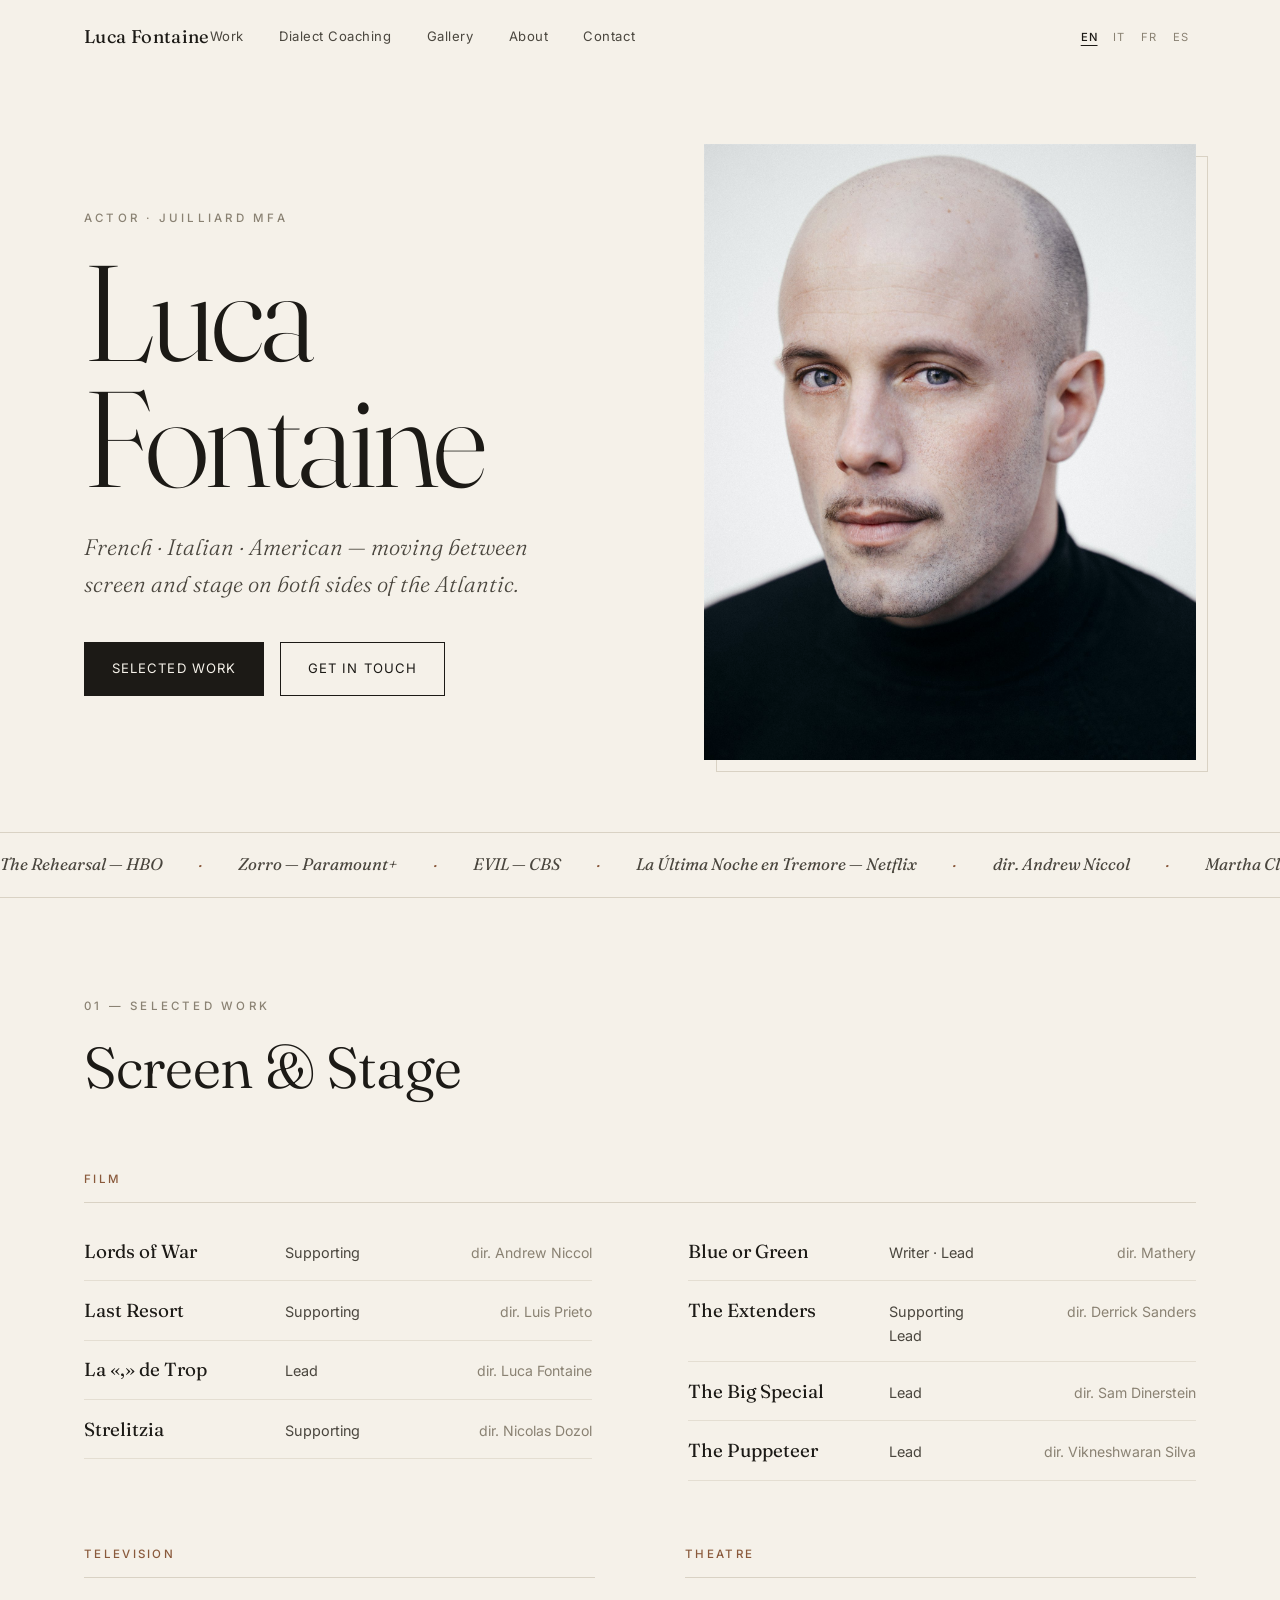
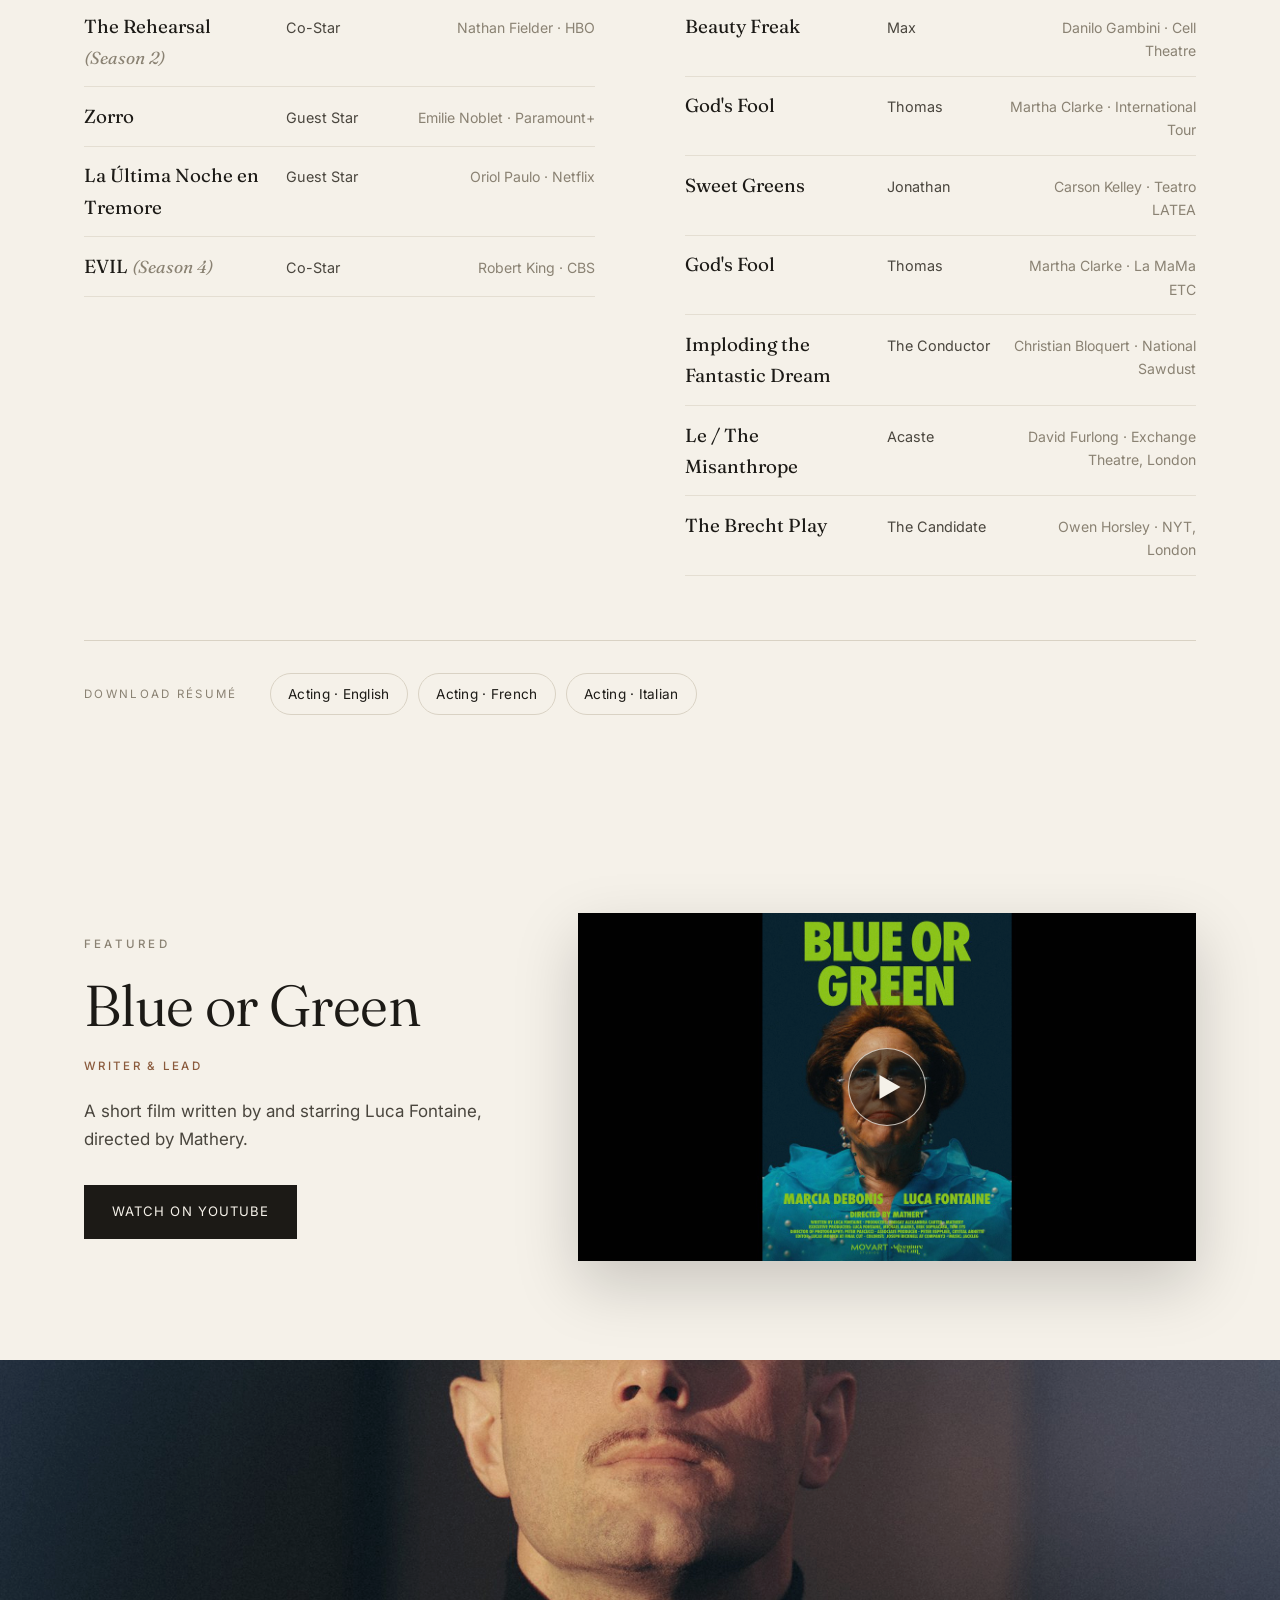
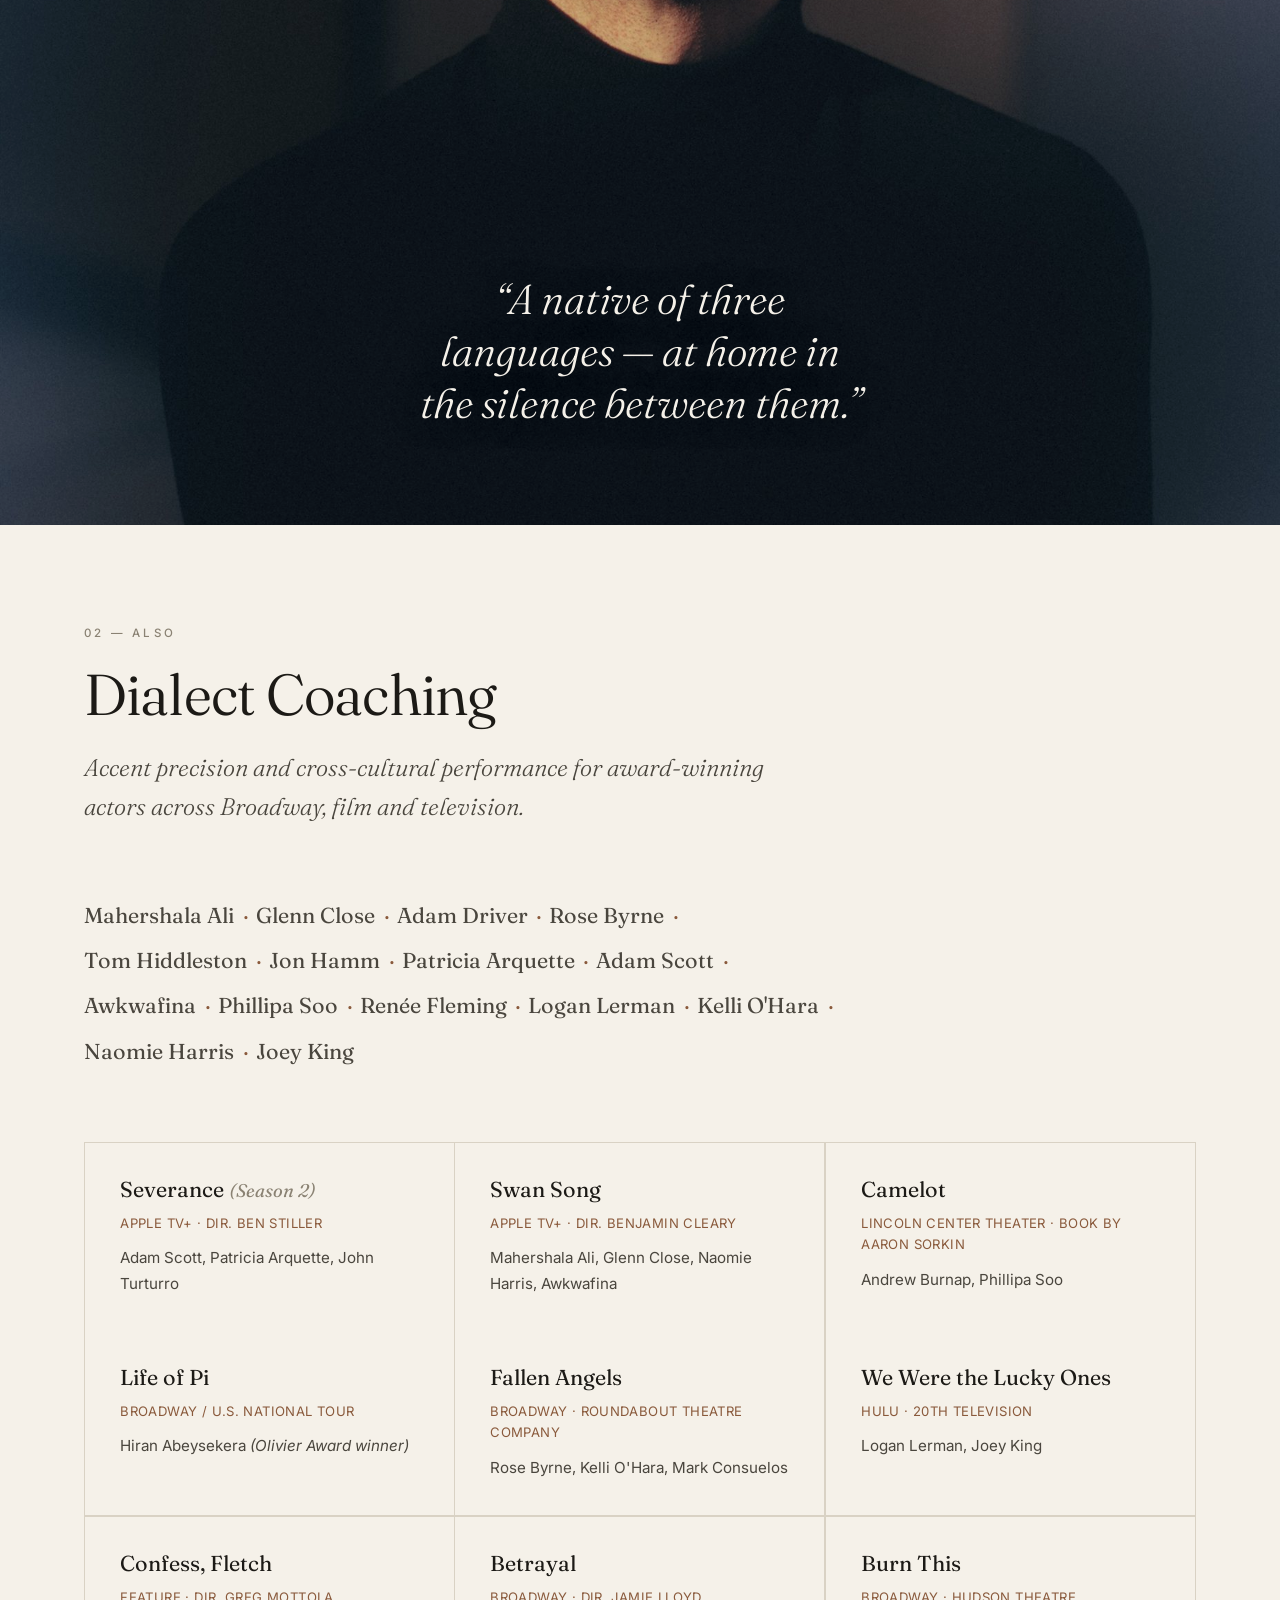
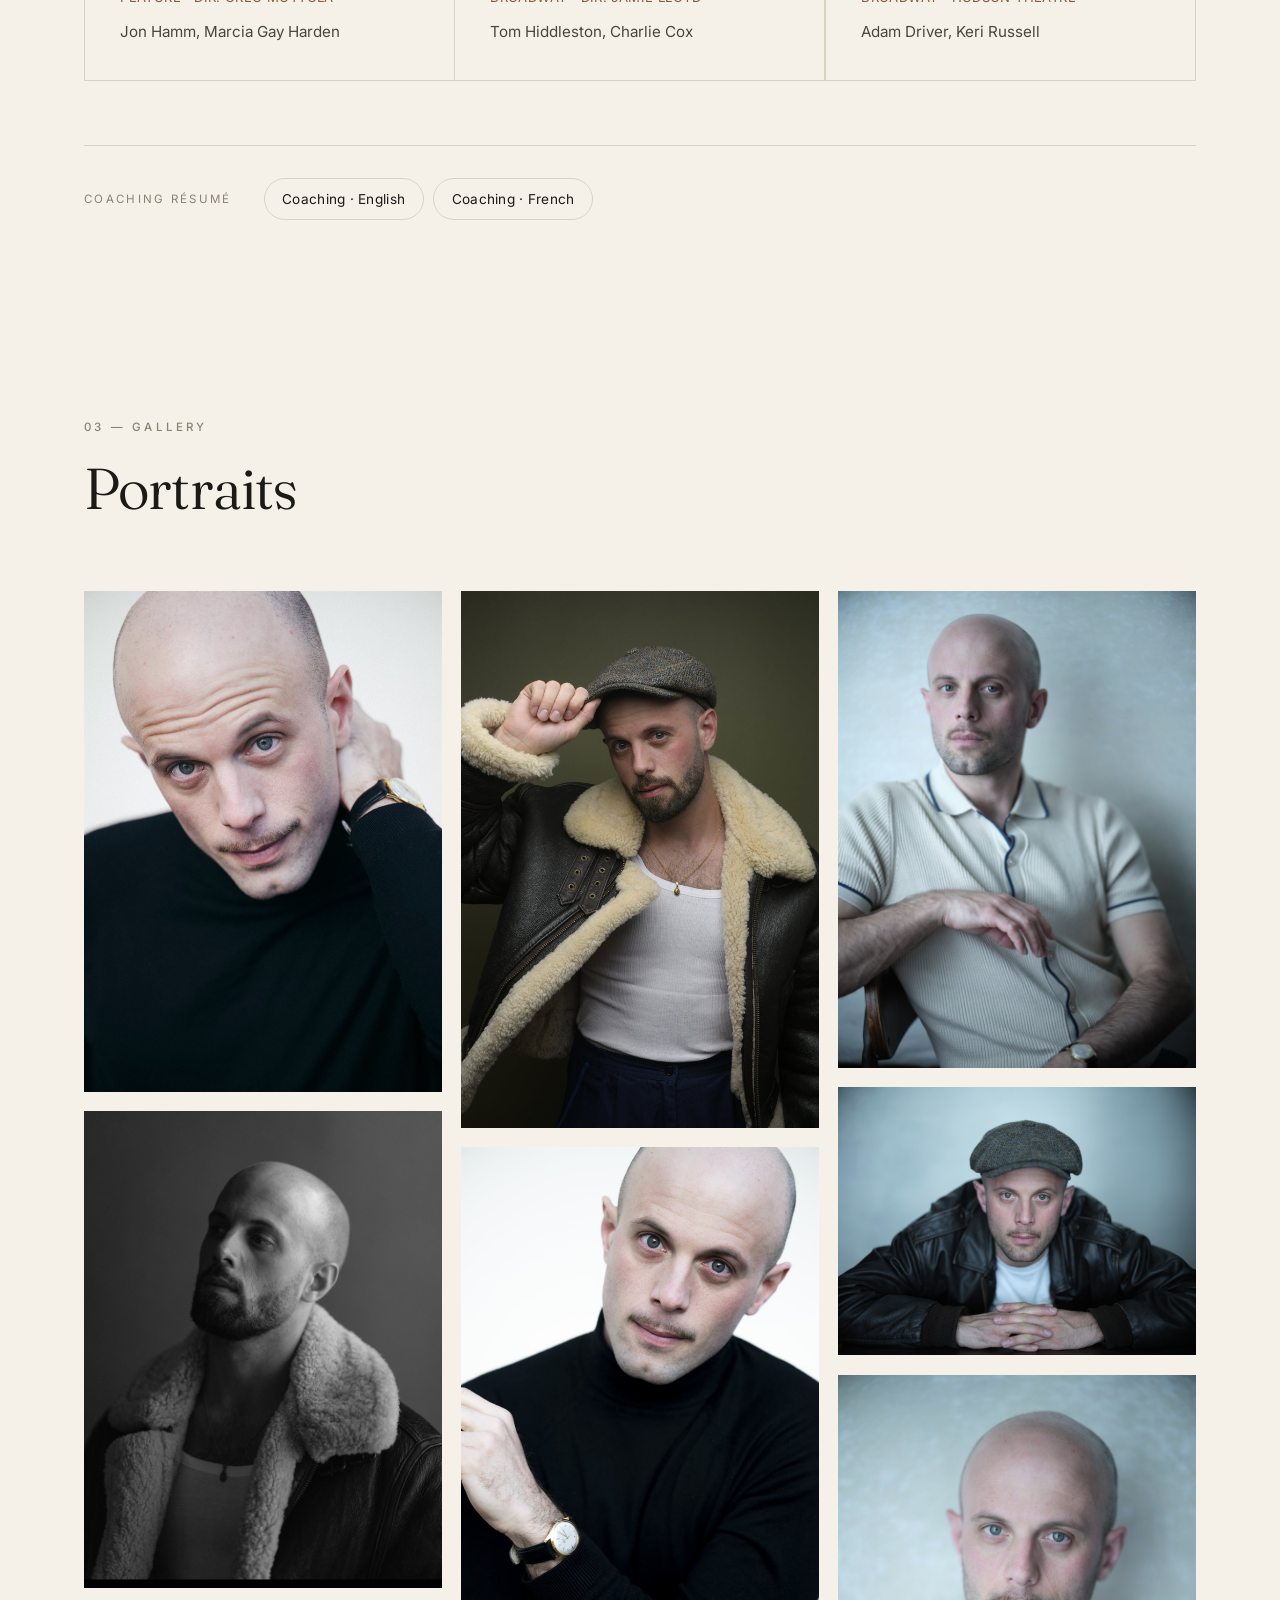
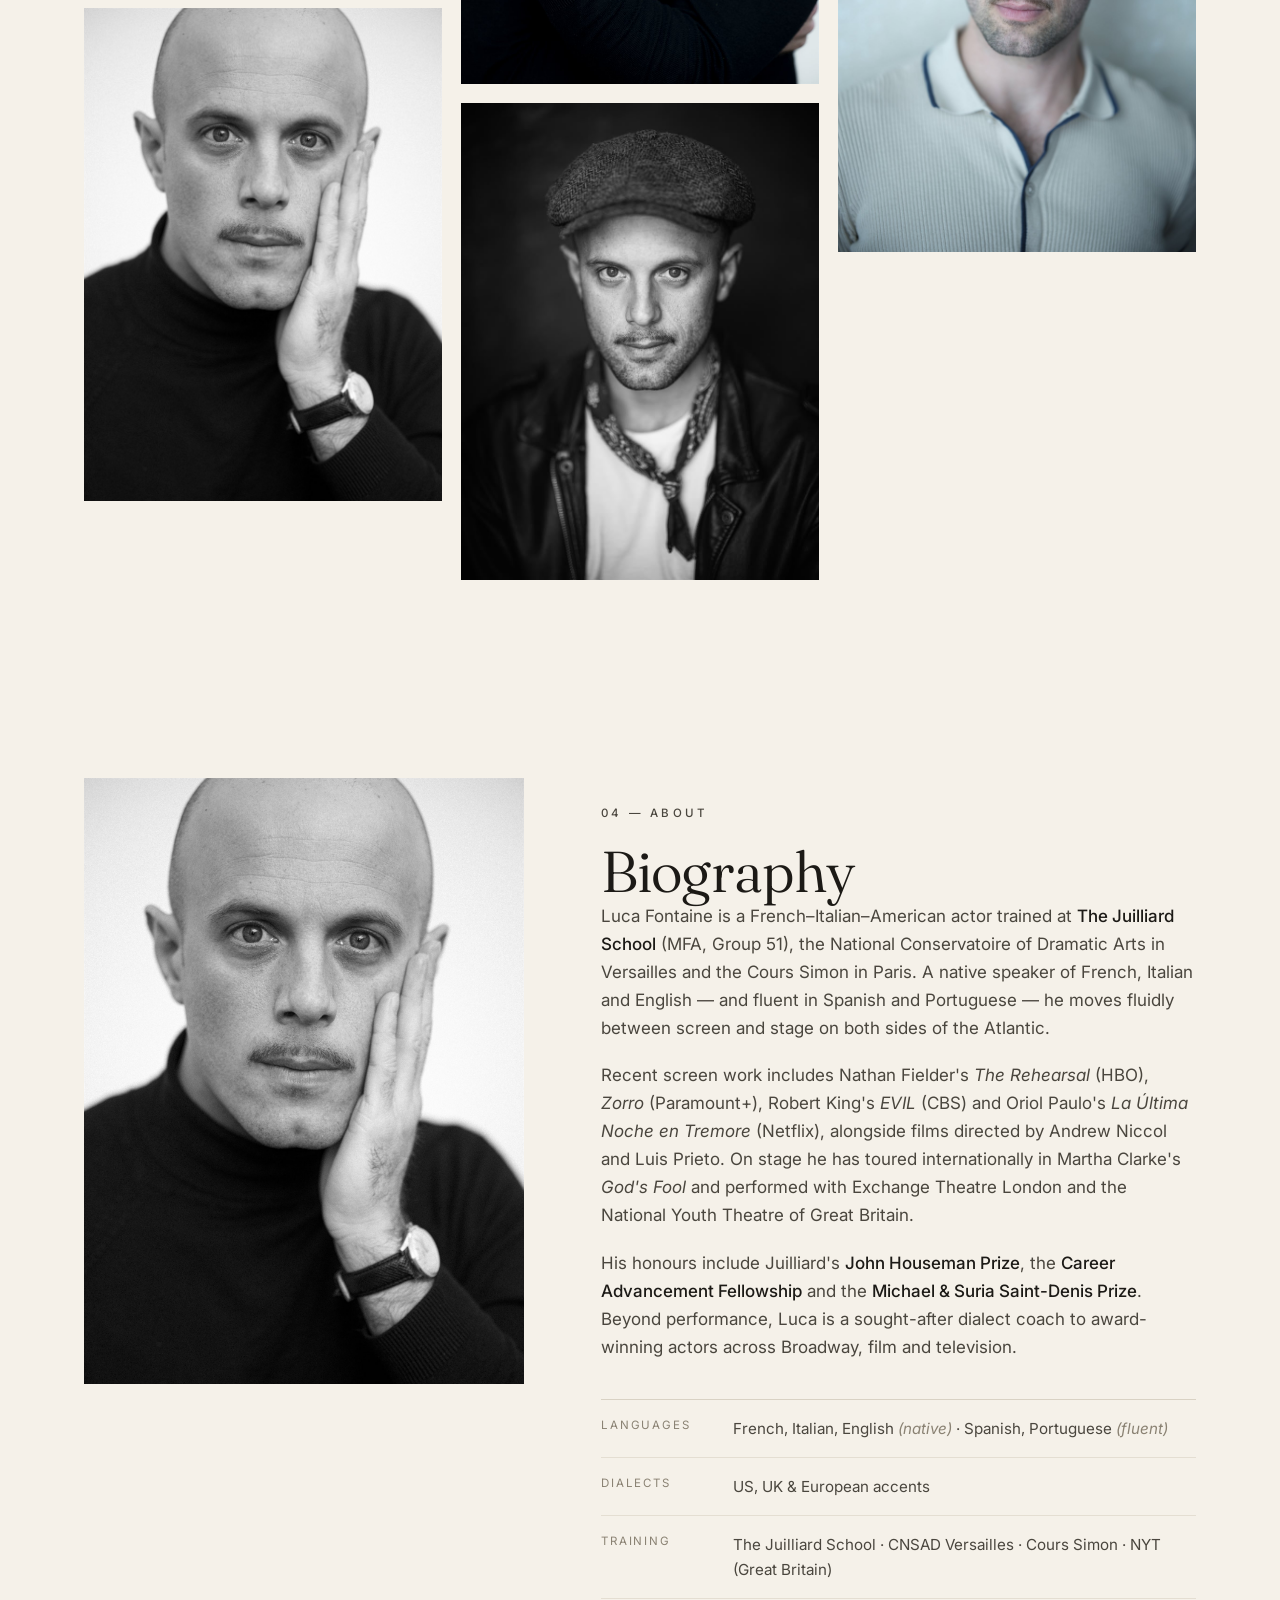
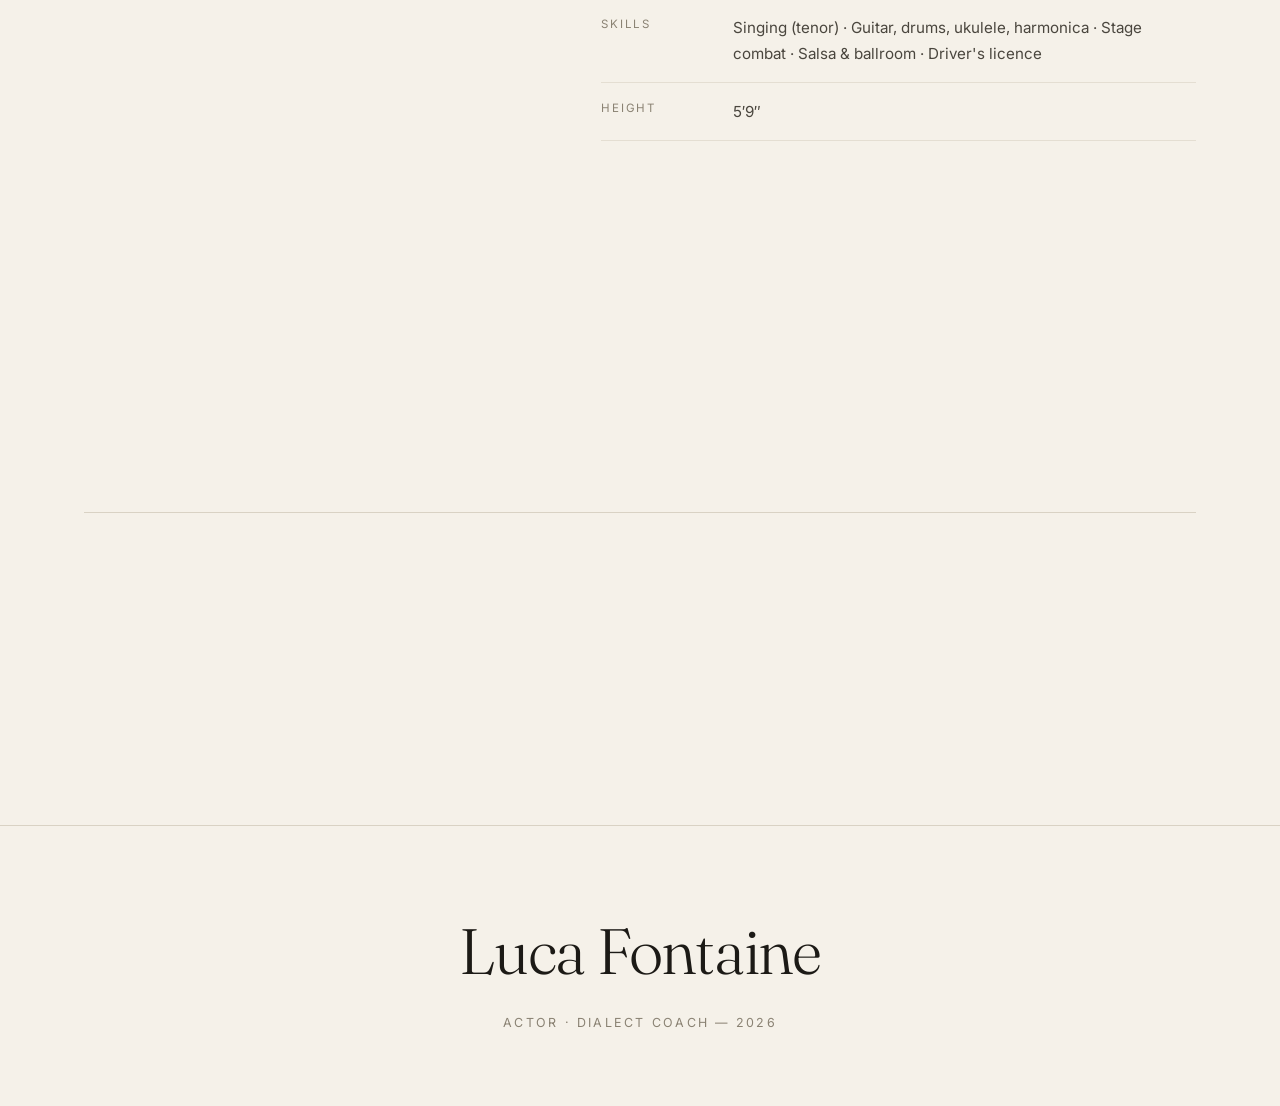
==== index.html @ f341e684 "Initial commit: Luca Fontaine actor website (multilingual, EN/IT/FR/ES)" ====
<!DOCTYPE html>
<html lang="en">
<head>
<meta charset="UTF-8" />
<meta name="viewport" content="width=device-width, initial-scale=1.0" />
<title>Luca Fontaine — Actor</title>
<meta name="description" content="Luca Fontaine is a French–Italian–American actor trained at The Juilliard School. Screen and stage credits across the US and Europe, plus dialect coaching for award-winning performers." />
<meta name="author" content="Luca Fontaine" />

<!-- Open Graph -->
<meta property="og:type" content="website" />
<meta property="og:title" content="Luca Fontaine — Actor" />
<meta property="og:description" content="French–Italian–American actor. Juilliard MFA. Screen, stage & dialect coaching." />
<meta property="og:image" content="assets/img/headshot-01.jpg" />

<link rel="icon" href="assets/favicon.svg" type="image/svg+xml" />

<!-- Fonts -->
<link rel="preconnect" href="https://fonts.googleapis.com" />
<link rel="preconnect" href="https://fonts.gstatic.com" crossorigin />
<link href="https://fonts.googleapis.com/css2?family=Fraunces:ital,opsz,wght@0,9..144,300..600;1,9..144,300..500&family=Inter:wght@300;400;500&display=swap" rel="stylesheet" />

<link rel="stylesheet" href="styles.css" />
</head>
<body>

<!-- ===== Navigation ===== -->
<header class="nav" id="nav">
  <div class="nav__inner">
    <a href="#top" class="nav__brand">Luca&nbsp;Fontaine</a>
    <nav class="nav__links" id="navLinks">
      <a href="#work" data-i18n="nav.work">Work</a>
      <a href="#coaching" data-i18n="nav.coaching">Dialect Coaching</a>
      <a href="#gallery" data-i18n="nav.gallery">Gallery</a>
      <a href="#about" data-i18n="nav.about">About</a>
      <a href="#contact" data-i18n="nav.contact">Contact</a>
    </nav>
    <div class="lang" id="lang" role="group" aria-label="Language">
      <button type="button" data-lang="en">EN</button>
      <button type="button" data-lang="it">IT</button>
      <button type="button" data-lang="fr">FR</button>
      <button type="button" data-lang="es">ES</button>
    </div>
    <button class="nav__toggle" id="navToggle" aria-label="Toggle menu" aria-expanded="false">
      <span></span><span></span>
    </button>
  </div>
</header>

<main id="top">

  <!-- ===== Hero ===== -->
  <section class="hero">
    <div class="hero__text reveal">
      <p class="eyebrow" data-i18n="hero.eyebrow">Actor · Juilliard MFA</p>
      <h1 class="hero__name">Luca<br />Fontaine</h1>
      <p class="hero__tag" data-i18n="hero.tag">French · Italian · American — moving between screen and stage on both sides of the Atlantic.</p>
      <div class="hero__cta">
        <a href="#work" class="btn" data-i18n="hero.cta1">Selected Work</a>
        <a href="#contact" class="btn btn--ghost" data-i18n="hero.cta2">Get in touch</a>
      </div>
    </div>
    <div class="hero__media reveal">
      <img src="assets/img/headshot-01.jpg" width="1597" height="2000" alt="Portrait of Luca Fontaine" />
    </div>
  </section>

  <!-- ===== Marquee strip ===== -->
  <div class="marquee" aria-hidden="true">
    <div class="marquee__track">
      <span>The Rehearsal — HBO</span><span>·</span>
      <span>Zorro — Paramount+</span><span>·</span>
      <span>EVIL — CBS</span><span>·</span>
      <span>La Última Noche en Tremore — Netflix</span><span>·</span>
      <span>dir. Andrew Niccol</span><span>·</span>
      <span>Martha Clarke — International Tour</span><span>·</span>
      <span>The Rehearsal — HBO</span><span>·</span>
      <span>Zorro — Paramount+</span><span>·</span>
      <span>EVIL — CBS</span><span>·</span>
      <span>La Última Noche en Tremore — Netflix</span><span>·</span>
      <span>dir. Andrew Niccol</span><span>·</span>
      <span>Martha Clarke — International Tour</span><span>·</span>
    </div>
  </div>

  <!-- ===== Work / Credits ===== -->
  <section class="section" id="work">
    <div class="section__head reveal">
      <p class="eyebrow" data-i18n="work.eyebrow">01 — Selected Work</p>
      <h2 class="section__title" data-i18n="work.title">Screen &amp; Stage</h2>
    </div>

    <div class="credits">
      <div class="credits__group reveal">
        <h3 class="credits__cat" data-i18n="cat.film">Film</h3>
        <ul class="credits__list">
          <li><span class="c-title">Lords of War</span><span class="c-role" data-i18n="role.supporting">Supporting</span><span class="c-dir">dir. Andrew Niccol</span></li>
          <li><span class="c-title">Last Resort</span><span class="c-role" data-i18n="role.supporting">Supporting</span><span class="c-dir">dir. Luis Prieto</span></li>
          <li><span class="c-title">La «,» de Trop</span><span class="c-role" data-i18n="role.lead">Lead</span><span class="c-dir">dir. Luca Fontaine</span></li>
          <li><span class="c-title">Strelitzia</span><span class="c-role" data-i18n="role.supporting">Supporting</span><span class="c-dir">dir. Nicolas Dozol</span></li>
          <li><span class="c-title">Blue or Green</span><span class="c-role" data-i18n="role.writerlead">Writer · Lead</span><span class="c-dir">dir. Mathery</span></li>
          <li><span class="c-title">The Extenders</span><span class="c-role" data-i18n="role.supportinglead">Supporting Lead</span><span class="c-dir">dir. Derrick Sanders</span></li>
          <li><span class="c-title">The Big Special</span><span class="c-role" data-i18n="role.lead">Lead</span><span class="c-dir">dir. Sam Dinerstein</span></li>
          <li><span class="c-title">The Puppeteer</span><span class="c-role" data-i18n="role.lead">Lead</span><span class="c-dir">dir. Vikneshwaran Silva</span></li>
        </ul>
      </div>

      <div class="credits__group reveal">
        <h3 class="credits__cat" data-i18n="cat.tv">Television</h3>
        <ul class="credits__list">
          <li><span class="c-title">The Rehearsal <em data-i18n="season2">(Season 2)</em></span><span class="c-role">Co-Star</span><span class="c-dir">Nathan Fielder · HBO</span></li>
          <li><span class="c-title">Zorro</span><span class="c-role">Guest Star</span><span class="c-dir">Emilie Noblet · Paramount+</span></li>
          <li><span class="c-title">La Última Noche en Tremore</span><span class="c-role">Guest Star</span><span class="c-dir">Oriol Paulo · Netflix</span></li>
          <li><span class="c-title">EVIL <em data-i18n="season4">(Season 4)</em></span><span class="c-role">Co-Star</span><span class="c-dir">Robert King · CBS</span></li>
        </ul>
      </div>

      <div class="credits__group reveal">
        <h3 class="credits__cat" data-i18n="cat.theatre">Theatre</h3>
        <ul class="credits__list">
          <li><span class="c-title">Beauty Freak</span><span class="c-role">Max</span><span class="c-dir">Danilo Gambini · Cell Theatre</span></li>
          <li><span class="c-title">God's Fool</span><span class="c-role">Thomas</span><span class="c-dir">Martha Clarke · International Tour</span></li>
          <li><span class="c-title">Sweet Greens</span><span class="c-role">Jonathan</span><span class="c-dir">Carson Kelley · Teatro LATEA</span></li>
          <li><span class="c-title">God's Fool</span><span class="c-role">Thomas</span><span class="c-dir">Martha Clarke · La MaMa ETC</span></li>
          <li><span class="c-title">Imploding the Fantastic Dream</span><span class="c-role">The Conductor</span><span class="c-dir">Christian Bloquert · National Sawdust</span></li>
          <li><span class="c-title">Le / The Misanthrope</span><span class="c-role">Acaste</span><span class="c-dir">David Furlong · Exchange Theatre, London</span></li>
          <li><span class="c-title">The Brecht Play</span><span class="c-role">The Candidate</span><span class="c-dir">Owen Horsley · NYT, London</span></li>
        </ul>
      </div>
    </div>

    <div class="resumes reveal">
      <p class="resumes__label" data-i18n="resumes.label">Download résumé</p>
      <div class="resumes__links">
        <a href="assets/cv/Luca-Fontaine-Acting-Resume-EN.pdf" target="_blank" rel="noopener" data-i18n="link.actEN">Acting · English</a>
        <a href="assets/cv/Luca-Fontaine-Acting-CV-FR.pdf" target="_blank" rel="noopener" data-i18n="link.actFR">Acting · French</a>
        <a href="assets/cv/Luca-Fontaine-Acting-CV-IT.pdf" target="_blank" rel="noopener" data-i18n="link.actIT">Acting · Italian</a>
      </div>
    </div>
  </section>

  <!-- ===== Featured film: Blue or Green ===== -->
  <section class="section featured" id="film">
    <div class="featured__text reveal">
      <p class="eyebrow" data-i18n="filmfeat.eyebrow">Featured</p>
      <h2 class="section__title">Blue or Green</h2>
      <p class="featured__role" data-i18n="filmfeat.role">Writer &amp; Lead</p>
      <p class="featured__desc" data-i18n="filmfeat.desc">A short film written by and starring Luca Fontaine, directed by Mathery.</p>
      <a class="btn" href="https://www.youtube.com/watch?v=T8Qv0-MVrf4" target="_blank" rel="noopener" data-i18n="filmfeat.watch">Watch on YouTube</a>
    </div>
    <div class="featured__video reveal">
      <div class="video">
        <button class="video__facade" id="ytFacade" type="button" aria-label="Play Blue or Green"
                data-embed="https://www.youtube-nocookie.com/embed/T8Qv0-MVrf4?autoplay=1&rel=0"
                data-watch="https://www.youtube.com/watch?v=T8Qv0-MVrf4">
          <img src="assets/img/blue-or-green-poster.jpg" alt="Blue or Green — film poster" loading="lazy" />
          <span class="video__play" aria-hidden="true"></span>
        </button>
      </div>
    </div>
  </section>

  <!-- ===== Full-bleed portrait break ===== -->
  <section class="break reveal">
    <img src="assets/img/portrait-hero.jpg" width="1855" height="2400" alt="Luca Fontaine portrait" loading="lazy" />
    <blockquote class="break__quote" data-i18n="break.quote">“A native of three languages — at home in the silence between them.”</blockquote>
  </section>

  <!-- ===== Dialect Coaching ===== -->
  <section class="section coaching" id="coaching">
    <div class="section__head reveal">
      <p class="eyebrow" data-i18n="coaching.eyebrow">02 — Also</p>
      <h2 class="section__title" data-i18n="coaching.title">Dialect Coaching</h2>
      <p class="section__lede" data-i18n="coaching.lede">Accent precision and cross-cultural performance for award-winning actors across Broadway, film and television.</p>
    </div>

    <div class="names reveal" aria-label="Selected talent coached">
      <span>Mahershala Ali</span><span>Glenn Close</span><span>Adam Driver</span>
      <span>Rose Byrne</span><span>Tom Hiddleston</span><span>Jon Hamm</span>
      <span>Patricia Arquette</span><span>Adam Scott</span><span>Awkwafina</span>
      <span>Phillipa Soo</span><span>Renée Fleming</span><span>Logan Lerman</span>
      <span>Kelli O'Hara</span><span>Naomie Harris</span><span>Joey King</span>
    </div>

    <div class="coach-grid">
      <article class="coach reveal">
        <h3>Severance <span data-i18n="season2">(Season 2)</span></h3>
        <p class="coach__meta" data-i18n="coach.severance.meta">Apple TV+ · dir. Ben Stiller</p>
        <p class="coach__cast">Adam Scott, Patricia Arquette, John Turturro</p>
      </article>
      <article class="coach reveal">
        <h3>Swan Song</h3>
        <p class="coach__meta" data-i18n="coach.swansong.meta">Apple TV+ · dir. Benjamin Cleary</p>
        <p class="coach__cast">Mahershala Ali, Glenn Close, Naomie Harris, Awkwafina</p>
      </article>
      <article class="coach reveal">
        <h3>Camelot</h3>
        <p class="coach__meta" data-i18n="coach.camelot.meta">Lincoln Center Theater · book by Aaron Sorkin</p>
        <p class="coach__cast">Andrew Burnap, Phillipa Soo</p>
      </article>
      <article class="coach reveal">
        <h3>Life of Pi</h3>
        <p class="coach__meta" data-i18n="coach.lifeofpi.meta">Broadway / U.S. National Tour</p>
        <p class="coach__cast">Hiran Abeysekera <em data-i18n="coach.lifeofpi.cast">(Olivier Award winner)</em></p>
      </article>
      <article class="coach reveal">
        <h3>Fallen Angels</h3>
        <p class="coach__meta" data-i18n="coach.fallenangels.meta">Broadway · Roundabout Theatre Company</p>
        <p class="coach__cast">Rose Byrne, Kelli O'Hara, Mark Consuelos</p>
      </article>
      <article class="coach reveal">
        <h3>We Were the Lucky Ones</h3>
        <p class="coach__meta" data-i18n="coach.luckyones.meta">Hulu · 20th Television</p>
        <p class="coach__cast">Logan Lerman, Joey King</p>
      </article>
      <article class="coach reveal">
        <h3>Confess, Fletch</h3>
        <p class="coach__meta" data-i18n="coach.fletch.meta">Feature · dir. Greg Mottola</p>
        <p class="coach__cast">Jon Hamm, Marcia Gay Harden</p>
      </article>
      <article class="coach reveal">
        <h3>Betrayal</h3>
        <p class="coach__meta" data-i18n="coach.betrayal.meta">Broadway · dir. Jamie Lloyd</p>
        <p class="coach__cast">Tom Hiddleston, Charlie Cox</p>
      </article>
      <article class="coach reveal">
        <h3>Burn This</h3>
        <p class="coach__meta" data-i18n="coach.burnthis.meta">Broadway · Hudson Theatre</p>
        <p class="coach__cast">Adam Driver, Keri Russell</p>
      </article>
    </div>

    <div class="resumes reveal">
      <p class="resumes__label" data-i18n="resumes.coachLabel">Coaching résumé</p>
      <div class="resumes__links">
        <a href="assets/cv/Luca-Fontaine-Dialect-Coaching-EN.pdf" target="_blank" rel="noopener" data-i18n="link.coachEN">Coaching · English</a>
        <a href="assets/cv/Luca-Fontaine-Dialect-Coaching-FR.pdf" target="_blank" rel="noopener" data-i18n="link.coachFR">Coaching · French</a>
      </div>
    </div>
  </section>

  <!-- ===== Gallery ===== -->
  <section class="section" id="gallery">
    <div class="section__head reveal">
      <p class="eyebrow" data-i18n="gallery.eyebrow">03 — Gallery</p>
      <h2 class="section__title" data-i18n="gallery.title">Portraits</h2>
    </div>

    <div class="grid" id="grid">
      <figure class="grid__item reveal"><img src="assets/img/headshot-02.jpg" alt="Luca Fontaine headshot" loading="lazy" /></figure>
      <figure class="grid__item reveal"><img src="assets/img/character-bw-01.jpg" alt="Luca Fontaine, black and white portrait" loading="lazy" /></figure>
      <figure class="grid__item reveal"><img src="assets/img/headshot-bw-01.jpg" alt="Luca Fontaine, black and white headshot" loading="lazy" /></figure>
      <figure class="grid__item reveal"><img src="assets/img/character-03.jpg" alt="Luca Fontaine in shearling jacket" loading="lazy" /></figure>
      <figure class="grid__item reveal"><img src="assets/img/headshot-03.jpg" alt="Luca Fontaine headshot" loading="lazy" /></figure>
      <figure class="grid__item reveal"><img src="assets/img/character-bw-02.jpg" alt="Luca Fontaine, black and white character portrait" loading="lazy" /></figure>
      <figure class="grid__item reveal"><img src="assets/img/character-04.jpg" alt="Luca Fontaine seated portrait" loading="lazy" /></figure>
      <figure class="grid__item reveal"><img src="assets/img/character-01.jpg" alt="Luca Fontaine in leather jacket and flat cap" loading="lazy" /></figure>
      <figure class="grid__item reveal"><img src="assets/img/character-05.jpg" alt="Luca Fontaine portrait" loading="lazy" /></figure>
    </div>
  </section>

  <!-- ===== About ===== -->
  <section class="section about" id="about">
    <div class="about__media reveal">
      <img src="assets/img/headshot-bw-01.jpg" width="1452" height="2000" alt="Luca Fontaine" loading="lazy" />
    </div>
    <div class="about__text reveal">
      <p class="eyebrow" data-i18n="about.eyebrow">04 — About</p>
      <h2 class="section__title" data-i18n="about.title">Biography</h2>
      <p data-i18n-html="about.p1">Luca Fontaine is a French–Italian–American actor trained at <strong>The Juilliard School</strong> (MFA, Group 51), the National Conservatoire of Dramatic Arts in Versailles and the Cours Simon in Paris. A native speaker of French, Italian and English — and fluent in Spanish and Portuguese — he moves fluidly between screen and stage on both sides of the Atlantic.</p>
      <p data-i18n-html="about.p2">Recent screen work includes Nathan Fielder's <em>The Rehearsal</em> (HBO), <em>Zorro</em> (Paramount+), Robert King's <em>EVIL</em> (CBS) and Oriol Paulo's <em>La Última Noche en Tremore</em> (Netflix), alongside films directed by Andrew Niccol and Luis Prieto. On stage he has toured internationally in Martha Clarke's <em>God's Fool</em> and performed with Exchange Theatre London and the National Youth Theatre of Great Britain.</p>
      <p data-i18n-html="about.p3">His honours include Juilliard's <strong>John Houseman Prize</strong>, the <strong>Career Advancement Fellowship</strong> and the <strong>Michael &amp; Suria Saint-Denis Prize</strong>. Beyond performance, Luca is a sought-after dialect coach to award-winning actors across Broadway, film and television.</p>

      <dl class="facts">
        <div><dt data-i18n="facts.languages">Languages</dt><dd data-i18n-html="facts.languages.val">French, Italian, English <em>(native)</em> · Spanish, Portuguese <em>(fluent)</em></dd></div>
        <div><dt data-i18n="facts.dialects">Dialects</dt><dd data-i18n="facts.dialects.val">US, UK &amp; European accents</dd></div>
        <div><dt data-i18n="facts.training">Training</dt><dd data-i18n="facts.training.val">The Juilliard School · CNSAD Versailles · Cours Simon · NYT (Great Britain)</dd></div>
        <div><dt data-i18n="facts.skills">Skills</dt><dd data-i18n="facts.skills.val">Singing (tenor) · Guitar, drums, ukulele, harmonica · Stage combat · Salsa &amp; ballroom · Driver's licence</dd></div>
        <div><dt data-i18n="facts.height">Height</dt><dd>5′9″</dd></div>
      </dl>
    </div>
  </section>

  <!-- ===== Contact ===== -->
  <section class="section contact" id="contact">
    <div class="section__head reveal">
      <p class="eyebrow" data-i18n="contact.eyebrow">05 — Contact</p>
      <h2 class="section__title" data-i18n="contact.title">Representation &amp; Enquiries</h2>
    </div>

    <div class="contact__cols">
      <div class="contact__col reveal">
        <h3><span data-i18n="contact.mgmt">Management</span> <span>(USA)</span></h3>
        <p class="contact__name">Brad Gelfond</p>
        <p class="contact__sub">Strike Up the Brand</p>
        <p><a href="mailto:bradgelfond@strike-up-the-brand.com">bradgelfond@strike-up-the-brand.com</a></p>
      </div>

      <div class="contact__col reveal">
        <h3 data-i18n="contact.direct">Direct</h3>
        <p><a href="mailto:luca7.fontaine@gmail.com">luca7.fontaine@gmail.com</a></p>
      </div>

      <div class="contact__col reveal">
        <h3 data-i18n="contact.profiles">Profiles</h3>
        <p><a href="https://app.spotlight.com/8613-1271-8160" target="_blank" rel="noopener">Spotlight ↗</a></p>
        <p><a href="https://pro.imdb.com/name/nm8026686/" target="_blank" rel="noopener">IMDb Pro ↗</a></p>
      </div>
    </div>
  </section>

</main>

<footer class="footer">
  <p class="footer__name">Luca Fontaine</p>
  <p class="footer__meta"><span data-i18n="footer.meta">Actor · Dialect Coach</span> — <span id="year"></span></p>
</footer>

<!-- ===== Lightbox ===== -->
<div class="lightbox" id="lightbox" aria-hidden="true">
  <button class="lightbox__close" id="lbClose" aria-label="Close">×</button>
  <button class="lightbox__nav lightbox__nav--prev" id="lbPrev" aria-label="Previous">‹</button>
  <img class="lightbox__img" id="lbImg" src="" alt="" />
  <button class="lightbox__nav lightbox__nav--next" id="lbNext" aria-label="Next">›</button>
</div>

<script src="i18n.js"></script>
<script src="script.js"></script>
</body>
</html>
---- styles.css ----
/* ============================================================
   Luca Fontaine — Actor
   Clean, light, editorial. Warm paper + ink, Fraunces serif.
   ============================================================ */

:root {
  --paper:      #f5f1e9;
  --paper-2:    #efeae0;
  --ink:        #1c1a16;
  --ink-soft:   #4a463e;
  --muted:      #8a8273;
  --line:       #d9d2c4;
  --accent:     #8a5a3c;   /* warm sienna, used sparingly */
  --max:        1240px;
  --gut:        clamp(1.25rem, 5vw, 5rem);

  --serif: "Fraunces", Georgia, "Times New Roman", serif;
  --sans:  "Inter", system-ui, -apple-system, sans-serif;

  --ease: cubic-bezier(0.22, 1, 0.36, 1);
}

* { box-sizing: border-box; }

html { scroll-behavior: smooth; }

body {
  margin: 0;
  background: var(--paper);
  color: var(--ink);
  font-family: var(--sans);
  font-weight: 400;
  line-height: 1.65;
  font-size: 17px;
  -webkit-font-smoothing: antialiased;
  text-rendering: optimizeLegibility;
  overflow-x: hidden;
}

img { display: block; max-width: 100%; height: auto; }

a { color: inherit; text-decoration: none; }

::selection { background: var(--accent); color: var(--paper); }

/* ---------- Shared typography ---------- */
.eyebrow {
  font-family: var(--sans);
  font-size: 0.72rem;
  font-weight: 500;
  letter-spacing: 0.28em;
  text-transform: uppercase;
  color: var(--muted);
  margin: 0 0 1.4rem;
}

.section__title {
  font-family: var(--serif);
  font-weight: 340;
  font-size: clamp(2.1rem, 5.5vw, 3.6rem);
  line-height: 1.04;
  letter-spacing: -0.015em;
  margin: 0;
}

.section__lede {
  font-family: var(--serif);
  font-size: clamp(1.15rem, 2.4vw, 1.5rem);
  font-style: italic;
  font-weight: 300;
  color: var(--ink-soft);
  max-width: 46ch;
  margin: 1.4rem 0 0;
}

/* ============================================================
   Navigation
   ============================================================ */
.nav {
  position: fixed;
  top: 0; left: 0; right: 0;
  z-index: 50;
  transition: background 0.4s var(--ease), box-shadow 0.4s var(--ease);
}
.nav.is-stuck {
  background: rgba(245, 241, 233, 0.85);
  backdrop-filter: blur(12px);
  box-shadow: 0 1px 0 var(--line);
}
.nav__inner {
  max-width: var(--max);
  margin: 0 auto;
  padding: 1.4rem var(--gut);
  display: flex;
  align-items: center;
  justify-content: space-between;
}
.nav__brand {
  font-family: var(--serif);
  font-size: 1.15rem;
  font-weight: 420;
  letter-spacing: 0.02em;
}
.nav__links {
  display: flex;
  gap: 2.2rem;
}
.nav__links a {
  font-size: 0.82rem;
  letter-spacing: 0.04em;
  color: var(--ink-soft);
  position: relative;
  padding-bottom: 2px;
  transition: color 0.25s var(--ease);
}
.nav__links a::after {
  content: "";
  position: absolute;
  left: 0; bottom: 0;
  width: 0; height: 1px;
  background: var(--ink);
  transition: width 0.3s var(--ease);
}
.nav__links a:hover { color: var(--ink); }
.nav__links a:hover::after { width: 100%; }

.nav__toggle {
  display: none;
  background: none;
  border: 0;
  cursor: pointer;
  width: 30px; height: 22px;
  position: relative;
}
.nav__toggle span {
  position: absolute;
  left: 0; right: 0;
  height: 1.5px;
  background: var(--ink);
  transition: transform 0.35s var(--ease), opacity 0.25s var(--ease);
}
.nav__toggle span:nth-child(1) { top: 4px; }
.nav__toggle span:nth-child(2) { bottom: 4px; }
.nav.is-open .nav__toggle span:nth-child(1) { top: 10px; transform: rotate(45deg); }
.nav.is-open .nav__toggle span:nth-child(2) { bottom: 10px; transform: rotate(-45deg); }

/* ============================================================
   Hero
   ============================================================ */
.hero {
  max-width: var(--max);
  margin: 0 auto;
  padding: clamp(7rem, 16vh, 11rem) var(--gut) clamp(3rem, 8vh, 6rem);
  display: grid;
  grid-template-columns: 1.05fr 0.95fr;
  gap: clamp(2rem, 6vw, 5rem);
  align-items: center;
}
.hero__name {
  font-family: var(--serif);
  font-weight: 300;
  font-size: clamp(3.4rem, 12vw, 8.5rem);
  line-height: 0.92;
  letter-spacing: -0.03em;
  margin: 0.5rem 0 0;
}
.hero__tag {
  font-family: var(--serif);
  font-style: italic;
  font-weight: 300;
  font-size: clamp(1.1rem, 2.3vw, 1.4rem);
  color: var(--ink-soft);
  max-width: 34ch;
  margin: 1.8rem 0 2.4rem;
}
.hero__cta { display: flex; gap: 1rem; flex-wrap: wrap; }
.hero__media {
  position: relative;
}
.hero__media img {
  width: 100%;
  aspect-ratio: 1597 / 2000;
  object-fit: cover;
  filter: grayscale(0.06) contrast(1.02);
}
.hero__media::after {
  content: "";
  position: absolute;
  inset: 12px -12px -12px 12px;
  border: 1px solid var(--line);
  z-index: -1;
}

/* ---------- Buttons ---------- */
.btn {
  display: inline-block;
  font-size: 0.82rem;
  letter-spacing: 0.08em;
  text-transform: uppercase;
  padding: 0.95rem 1.7rem;
  background: var(--ink);
  color: var(--paper);
  border: 1px solid var(--ink);
  transition: background 0.3s var(--ease), color 0.3s var(--ease), transform 0.3s var(--ease);
}
.btn:hover { background: transparent; color: var(--ink); transform: translateY(-2px); }
.btn--ghost { background: transparent; color: var(--ink); }
.btn--ghost:hover { background: var(--ink); color: var(--paper); }

/* ============================================================
   Marquee strip
   ============================================================ */
.marquee {
  border-top: 1px solid var(--line);
  border-bottom: 1px solid var(--line);
  overflow: hidden;
  padding: 1.1rem 0;
  white-space: nowrap;
}
.marquee__track {
  display: inline-flex;
  gap: 2.2rem;
  align-items: center;
  animation: scroll 38s linear infinite;
  font-family: var(--serif);
  font-style: italic;
  font-size: 1.05rem;
  color: var(--ink-soft);
}
.marquee__track span:nth-child(even) { color: var(--accent); }
@keyframes scroll {
  from { transform: translateX(0); }
  to   { transform: translateX(-50%); }
}

/* ============================================================
   Sections
   ============================================================ */
.section {
  max-width: var(--max);
  margin: 0 auto;
  padding: clamp(4.5rem, 11vh, 8rem) var(--gut);
}
.section__head { margin-bottom: clamp(2.5rem, 6vw, 4.5rem); }

/* ============================================================
   Credits
   ============================================================ */
.credits {
  display: grid;
  grid-template-columns: repeat(2, 1fr);
  gap: clamp(2.5rem, 5vw, 4.5rem) clamp(3rem, 7vw, 6rem);
}
.credits__group:first-child { grid-column: 1 / -1; }
.credits__cat {
  font-family: var(--sans);
  font-size: 0.72rem;
  font-weight: 500;
  letter-spacing: 0.2em;
  text-transform: uppercase;
  color: var(--accent);
  margin: 0 0 1.2rem;
  padding-bottom: 0.8rem;
  border-bottom: 1px solid var(--line);
}
.credits__list { list-style: none; margin: 0; padding: 0; }
.credits__list li {
  display: grid;
  grid-template-columns: 1.4fr 0.8fr 1.4fr;
  gap: 1rem;
  align-items: baseline;
  padding: 0.85rem 0;
  border-bottom: 1px solid color-mix(in srgb, var(--line) 60%, transparent);
}
.credits__group:first-child .credits__list { columns: 2; column-gap: 6rem; }
.credits__group:first-child .credits__list li { break-inside: avoid; }
.c-title { font-family: var(--serif); font-size: 1.18rem; font-weight: 400; }
.c-title em { font-style: italic; color: var(--muted); font-size: 0.92em; }
.c-role { color: var(--ink-soft); font-size: 0.9rem; }
.c-dir  { color: var(--muted); font-size: 0.88rem; text-align: right; }

/* ---------- Résumé download links ---------- */
.resumes {
  margin-top: clamp(2.5rem, 6vw, 4rem);
  padding-top: 2rem;
  border-top: 1px solid var(--line);
  display: flex;
  flex-wrap: wrap;
  align-items: center;
  gap: 1rem 2rem;
}
.resumes__label {
  font-size: 0.72rem;
  letter-spacing: 0.2em;
  text-transform: uppercase;
  color: var(--muted);
  margin: 0;
}
.resumes__links { display: flex; flex-wrap: wrap; gap: 0.6rem; }
.resumes__links a {
  font-size: 0.85rem;
  letter-spacing: 0.02em;
  padding: 0.55rem 1.1rem;
  border: 1px solid var(--line);
  border-radius: 999px;
  transition: border-color 0.25s var(--ease), background 0.25s var(--ease), color 0.25s var(--ease);
}
.resumes__links a:hover { background: var(--ink); color: var(--paper); border-color: var(--ink); }

/* ============================================================
   Full-bleed break
   ============================================================ */
.break {
  position: relative;
  height: clamp(60vh, 85vh, 900px);
  overflow: hidden;
  background: #15130f;
}
.break img {
  width: 100%; height: 100%;
  object-fit: cover;
  object-position: center 30%;
  opacity: 0.92;
}
.break__quote {
  position: absolute;
  left: 0; right: 0; bottom: clamp(2.5rem, 8vw, 6rem);
  margin: 0;
  padding: 0 var(--gut);
  text-align: center;
  font-family: var(--serif);
  font-style: italic;
  font-weight: 300;
  font-size: clamp(1.4rem, 3.6vw, 2.6rem);
  line-height: 1.25;
  color: var(--paper);
  max-width: 22ch;
  margin-inline: auto;
  text-shadow: 0 2px 30px rgba(0,0,0,0.5);
}

/* ============================================================
   Coaching
   ============================================================ */
.coaching { position: relative; }
.names {
  display: flex;
  flex-wrap: wrap;
  gap: 0.6rem 0.5rem;
  margin-bottom: clamp(3rem, 6vw, 4.5rem);
  max-width: 70ch;
}
.names span {
  font-family: var(--serif);
  font-size: clamp(1rem, 2vw, 1.35rem);
  color: var(--ink-soft);
}
.names span:not(:last-child)::after {
  content: "·";
  margin-left: 0.55rem;
  color: var(--accent);
}
.coach-grid {
  display: grid;
  grid-template-columns: repeat(3, 1fr);
  gap: 1px;
  background: var(--line);
  border: 1px solid var(--line);
}
.coach {
  background: var(--paper);
  padding: clamp(1.5rem, 3vw, 2.2rem);
  transition: background 0.35s var(--ease);
}
.coach:hover { background: var(--paper-2); }
.coach h3 {
  font-family: var(--serif);
  font-weight: 400;
  font-size: 1.35rem;
  margin: 0 0 0.6rem;
  line-height: 1.15;
}
.coach h3 span { color: var(--muted); font-size: 0.85em; font-style: italic; }
.coach__meta {
  font-size: 0.82rem;
  letter-spacing: 0.03em;
  color: var(--accent);
  margin: 0 0 0.7rem;
  text-transform: uppercase;
}
.coach__cast { margin: 0; color: var(--ink-soft); font-size: 0.95rem; }

/* ============================================================
   Gallery
   ============================================================ */
.grid {
  columns: 3;
  column-gap: clamp(0.6rem, 1.5vw, 1.2rem);
}
.grid__item {
  margin: 0 0 clamp(0.6rem, 1.5vw, 1.2rem);
  break-inside: avoid;
  overflow: hidden;
  cursor: zoom-in;
  background: var(--paper-2);
}
.grid__item img {
  width: 100%;
  transition: transform 0.7s var(--ease), filter 0.5s var(--ease);
  filter: grayscale(0.05);
}
.grid__item:hover img { transform: scale(1.04); filter: grayscale(0); }

/* ============================================================
   About
   ============================================================ */
.about {
  display: grid;
  grid-template-columns: 0.85fr 1.15fr;
  gap: clamp(2.5rem, 6vw, 5rem);
  align-items: start;
}
.about__media { position: relative; align-self: stretch; }
.about__media img {
  width: 100%;
  aspect-ratio: 1452 / 2000;
  object-fit: cover;
  position: sticky;
  top: 6rem;
  filter: grayscale(0.1);
}
.about__text p { color: var(--ink-soft); margin: 0 0 1.2rem; max-width: 60ch; }
.about__text p:first-of-type { margin-top: 1.6rem; }
.about__text strong { color: var(--ink); font-weight: 500; }
.facts {
  margin: 2.4rem 0 0;
  border-top: 1px solid var(--line);
}
.facts > div {
  display: grid;
  grid-template-columns: 0.4fr 1.6fr;
  gap: 1rem;
  padding: 1rem 0;
  border-bottom: 1px solid color-mix(in srgb, var(--line) 60%, transparent);
}
.facts dt {
  font-size: 0.72rem;
  letter-spacing: 0.16em;
  text-transform: uppercase;
  color: var(--muted);
}
.facts dd { margin: 0; color: var(--ink-soft); font-size: 0.95rem; }
.facts dd em { color: var(--muted); font-style: italic; }

/* ============================================================
   Contact
   ============================================================ */
.contact__cols {
  display: grid;
  grid-template-columns: repeat(3, 1fr);
  gap: clamp(2rem, 5vw, 4rem);
  border-top: 1px solid var(--line);
  padding-top: clamp(2.5rem, 5vw, 4rem);
}
.contact__col h3 {
  font-family: var(--sans);
  font-size: 0.72rem;
  font-weight: 500;
  letter-spacing: 0.2em;
  text-transform: uppercase;
  color: var(--muted);
  margin: 0 0 1.2rem;
}
.contact__col h3 span { color: var(--line); }
.contact__col p { margin: 0 0 0.4rem; }
.contact__name {
  font-family: var(--serif);
  font-size: 1.5rem;
  color: var(--ink);
}
.contact__sub { color: var(--muted); font-size: 0.9rem; }
.contact__col a {
  border-bottom: 1px solid var(--line);
  transition: border-color 0.25s var(--ease), color 0.25s var(--ease);
  word-break: break-word;
}
.contact__col a:hover { border-color: var(--ink); color: var(--accent); }

/* ============================================================
   Footer
   ============================================================ */
.footer {
  border-top: 1px solid var(--line);
  padding: clamp(3rem, 6vw, 4.5rem) var(--gut);
  text-align: center;
}
.footer__name {
  font-family: var(--serif);
  font-size: clamp(2rem, 8vw, 4rem);
  font-weight: 300;
  letter-spacing: -0.02em;
  margin: 0 0 0.6rem;
}
.footer__meta {
  font-size: 0.78rem;
  letter-spacing: 0.18em;
  text-transform: uppercase;
  color: var(--muted);
  margin: 0;
}

/* ============================================================
   Lightbox
   ============================================================ */
.lightbox {
  position: fixed;
  inset: 0;
  z-index: 100;
  background: rgba(20, 18, 14, 0.94);
  display: flex;
  align-items: center;
  justify-content: center;
  opacity: 0;
  visibility: hidden;
  transition: opacity 0.35s var(--ease), visibility 0.35s var(--ease);
}
.lightbox.is-open { opacity: 1; visibility: visible; }
.lightbox__img {
  max-width: 88vw;
  max-height: 86vh;
  object-fit: contain;
  box-shadow: 0 20px 70px rgba(0,0,0,0.5);
}
.lightbox__close,
.lightbox__nav {
  position: absolute;
  background: none;
  border: 0;
  color: var(--paper);
  cursor: pointer;
  opacity: 0.7;
  transition: opacity 0.25s var(--ease);
  line-height: 1;
}
.lightbox__close:hover,
.lightbox__nav:hover { opacity: 1; }
.lightbox__close { top: 1.5rem; right: 2rem; font-size: 2.6rem; }
.lightbox__nav { top: 50%; transform: translateY(-50%); font-size: 3.5rem; padding: 1rem; }
.lightbox__nav--prev { left: 1rem; }
.lightbox__nav--next { right: 1rem; }

/* ============================================================
   Reveal animation
   ============================================================ */
.reveal {
  opacity: 0;
  transform: translateY(28px);
  transition: opacity 0.9s var(--ease), transform 0.9s var(--ease);
  will-change: opacity, transform;
}
.reveal.is-in { opacity: 1; transform: none; }

@media (prefers-reduced-motion: reduce) {
  * { animation: none !important; scroll-behavior: auto !important; }
  .reveal { opacity: 1; transform: none; transition: none; }
}

/* ============================================================
   Language switcher
   ============================================================ */
.lang {
  display: flex;
  align-items: center;
  gap: 0.1rem;
  margin-left: auto;
  padding-left: 1.4rem;
}
.lang button {
  background: none;
  border: 0;
  cursor: pointer;
  font-family: var(--sans);
  font-size: 0.7rem;
  letter-spacing: 0.08em;
  color: var(--muted);
  padding: 0.35rem 0.45rem;
  line-height: 1;
  transition: color 0.25s var(--ease);
}
.lang button:hover { color: var(--ink); }
.lang button.is-active {
  color: var(--ink);
  font-weight: 500;
  text-decoration: underline;
  text-underline-offset: 4px;
  text-decoration-thickness: 1px;
}

/* ============================================================
   Featured film (Blue or Green)
   ============================================================ */
.featured {
  display: grid;
  grid-template-columns: 0.82fr 1.18fr;
  gap: clamp(2rem, 5vw, 4.5rem);
  align-items: center;
}
.featured__role {
  font-family: var(--sans);
  font-size: 0.72rem;
  font-weight: 500;
  letter-spacing: 0.2em;
  text-transform: uppercase;
  color: var(--accent);
  margin: 1.3rem 0 1.3rem;
}
.featured__desc {
  color: var(--ink-soft);
  max-width: 42ch;
  margin: 0 0 2rem;
}
.video {
  position: relative;
  width: 100%;
  aspect-ratio: 16 / 9;
  background: #15130f;
  overflow: hidden;
  box-shadow: 0 24px 60px rgba(0, 0, 0, 0.18);
}
.video iframe {
  position: absolute;
  inset: 0;
  width: 100%;
  height: 100%;
  border: 0;
}
.video__facade {
  position: absolute;
  inset: 0;
  width: 100%;
  height: 100%;
  padding: 0;
  border: 0;
  margin: 0;
  cursor: pointer;
  background: #15130f;
  display: block;
}
.video__facade img {
  width: 100%;
  height: 100%;
  object-fit: cover;
  opacity: 0.92;
  transition: opacity 0.35s var(--ease);
}
.video__facade:hover img { opacity: 1; }
.video__play {
  position: absolute;
  top: 50%;
  left: 50%;
  transform: translate(-50%, -50%);
  width: 78px;
  height: 78px;
  border-radius: 50%;
  background: rgba(20, 18, 14, 0.5);
  border: 1px solid rgba(245, 241, 233, 0.75);
  transition: background 0.3s var(--ease), transform 0.3s var(--ease);
}
.video__play::after {
  content: "";
  position: absolute;
  top: 50%;
  left: 54%;
  transform: translate(-50%, -50%);
  border-style: solid;
  border-width: 12px 0 12px 21px;
  border-color: transparent transparent transparent #f5f1e9;
}
.video__facade:hover .video__play {
  background: var(--accent);
  transform: translate(-50%, -50%) scale(1.08);
}

/* ============================================================
   Mobile navigation (room for the language switcher)
   ============================================================ */
@media (max-width: 880px) {
  .nav__links {
    position: fixed;
    inset: 0 0 0 auto;
    width: min(76vw, 320px);
    flex-direction: column;
    justify-content: center;
    gap: 2rem;
    padding: 2rem 2.4rem;
    background: var(--paper);
    box-shadow: -10px 0 40px rgba(0, 0, 0, 0.12);
    transform: translateX(100%);
    transition: transform 0.4s var(--ease);
  }
  .nav.is-open .nav__links { transform: translateX(0); }
  .nav__links a { font-size: 1.1rem; }
  .nav__toggle { display: block; z-index: 60; }
  .lang { margin-left: auto; padding-left: 0; }
}

/* ============================================================
   Responsive
   ============================================================ */
@media (max-width: 900px) {
  .featured { grid-template-columns: 1fr; }
  .hero {
    grid-template-columns: 1fr;
    padding-top: 7rem;
    text-align: left;
  }
  .hero__media { max-width: 420px; }
  .credits { grid-template-columns: 1fr; }
  .credits__group:first-child .credits__list { columns: 1; }
  .coach-grid { grid-template-columns: 1fr 1fr; }
  .about { grid-template-columns: 1fr; }
  .about__media { max-width: 380px; }
  .about__media img { position: static; }
  .contact__cols { grid-template-columns: 1fr; gap: 2.5rem; }
  .grid { columns: 2; }
}

@media (max-width: 620px) {
  body { font-size: 16px; }
  .lang button { padding: 0.35rem 0.32rem; font-size: 0.66rem; }
  .credits__list li { grid-template-columns: 1fr; gap: 0.15rem; padding: 0.9rem 0; }
  .c-dir { text-align: left; }
  .coach-grid { grid-template-columns: 1fr; }
  .grid { columns: 1; }
  .facts > div { grid-template-columns: 1fr; gap: 0.2rem; }
  .lightbox__nav { font-size: 2.4rem; }
}
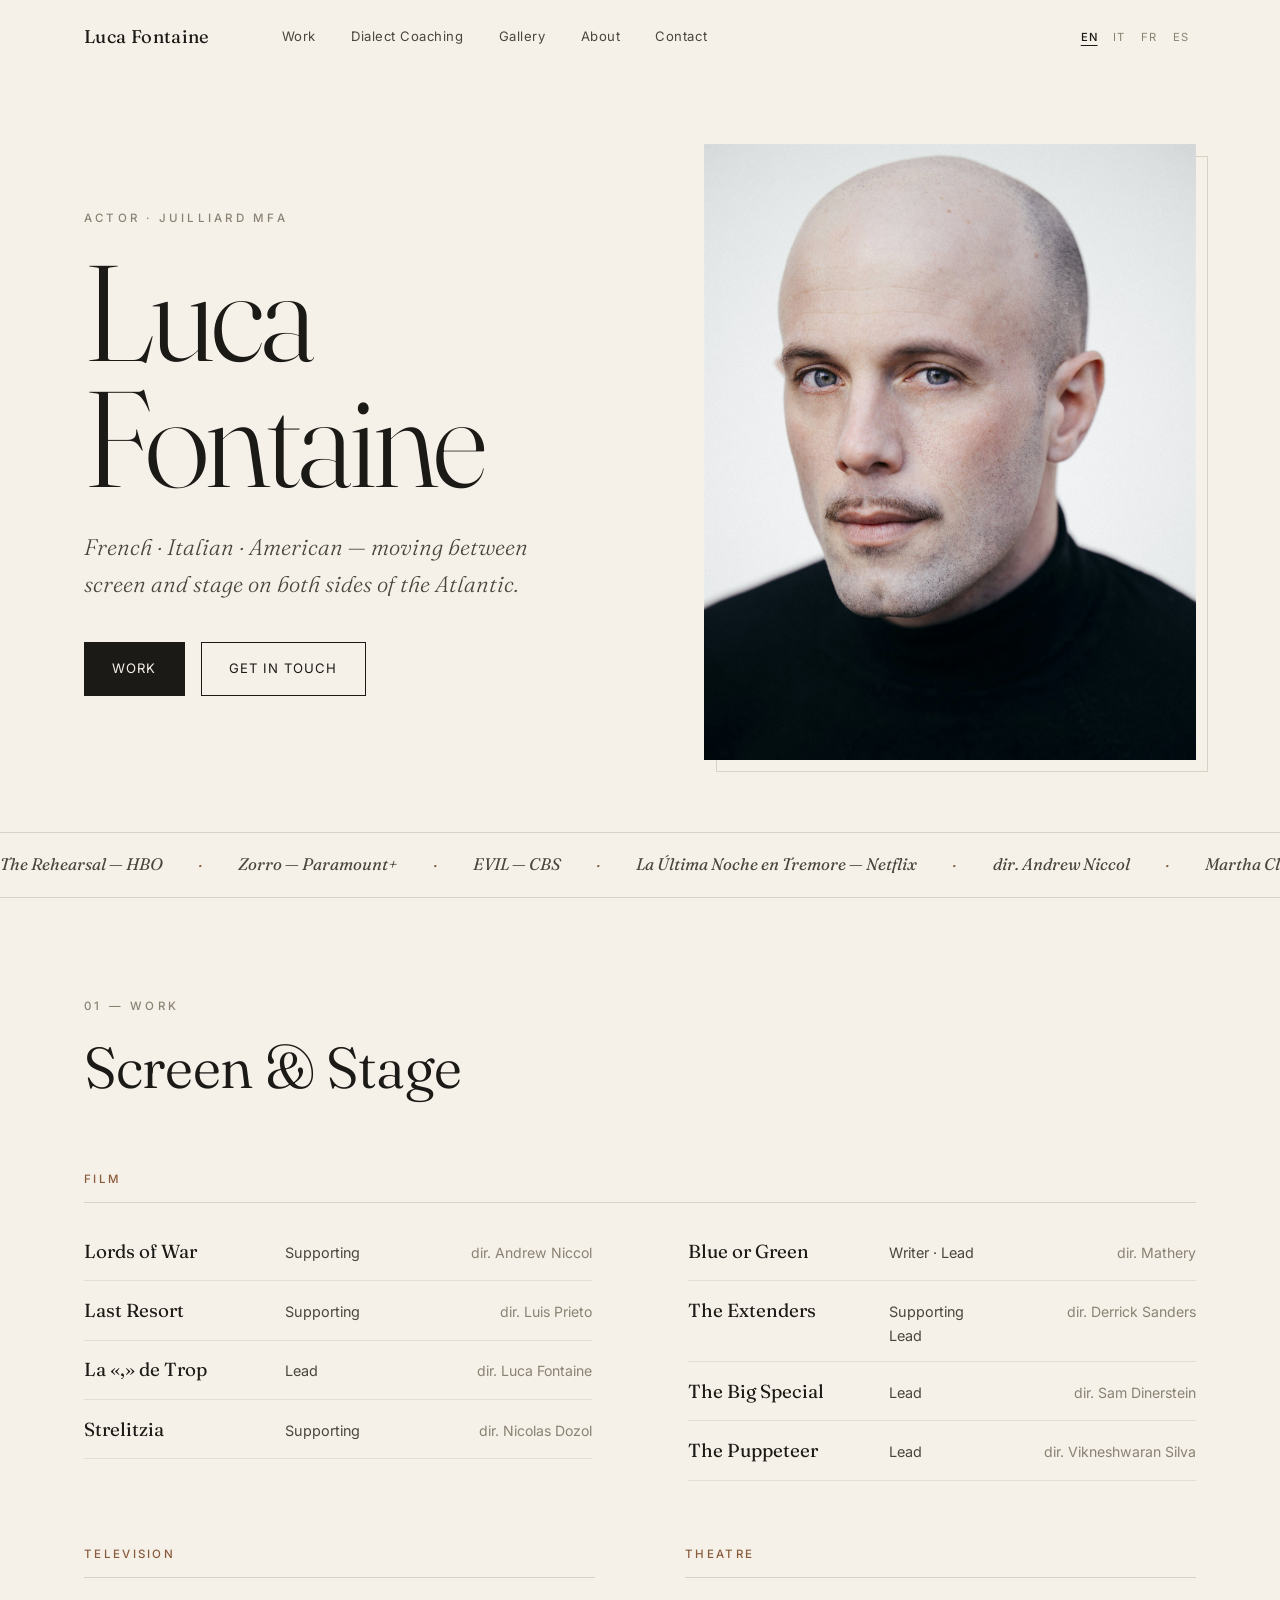
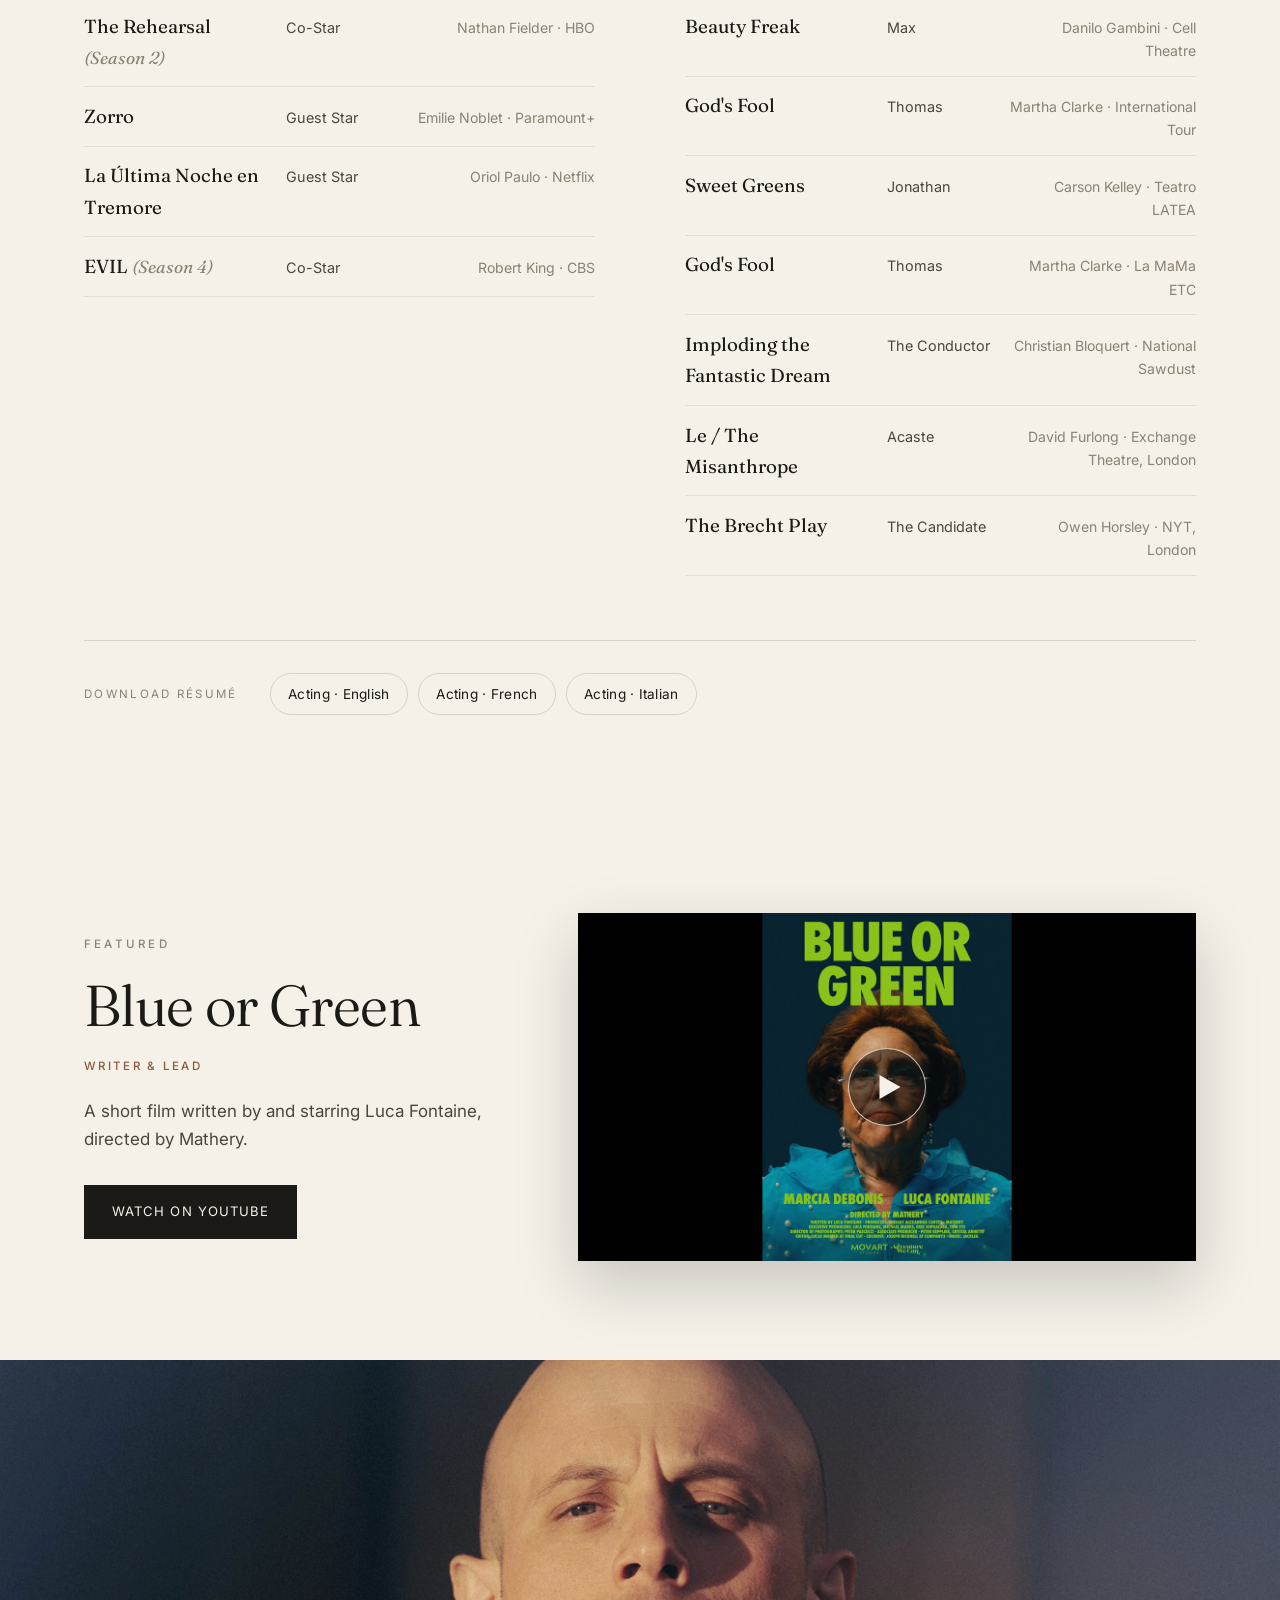
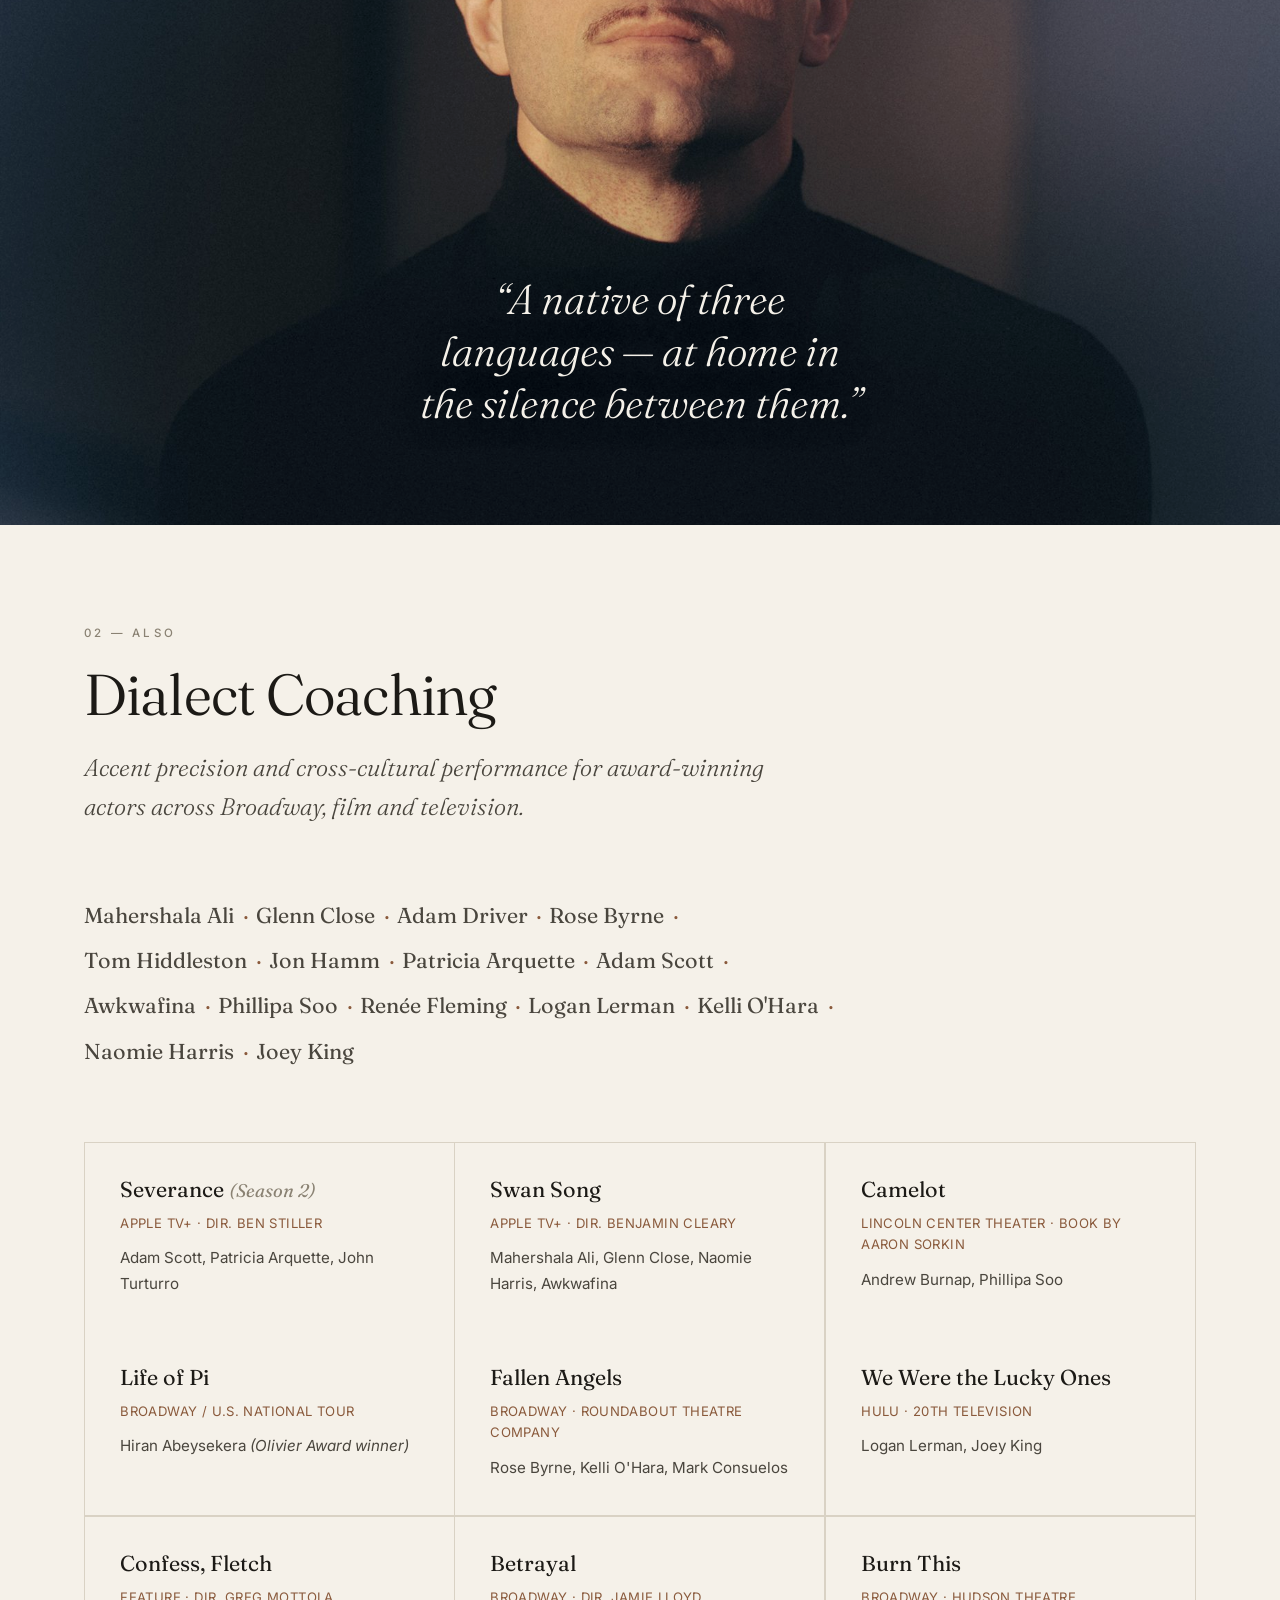
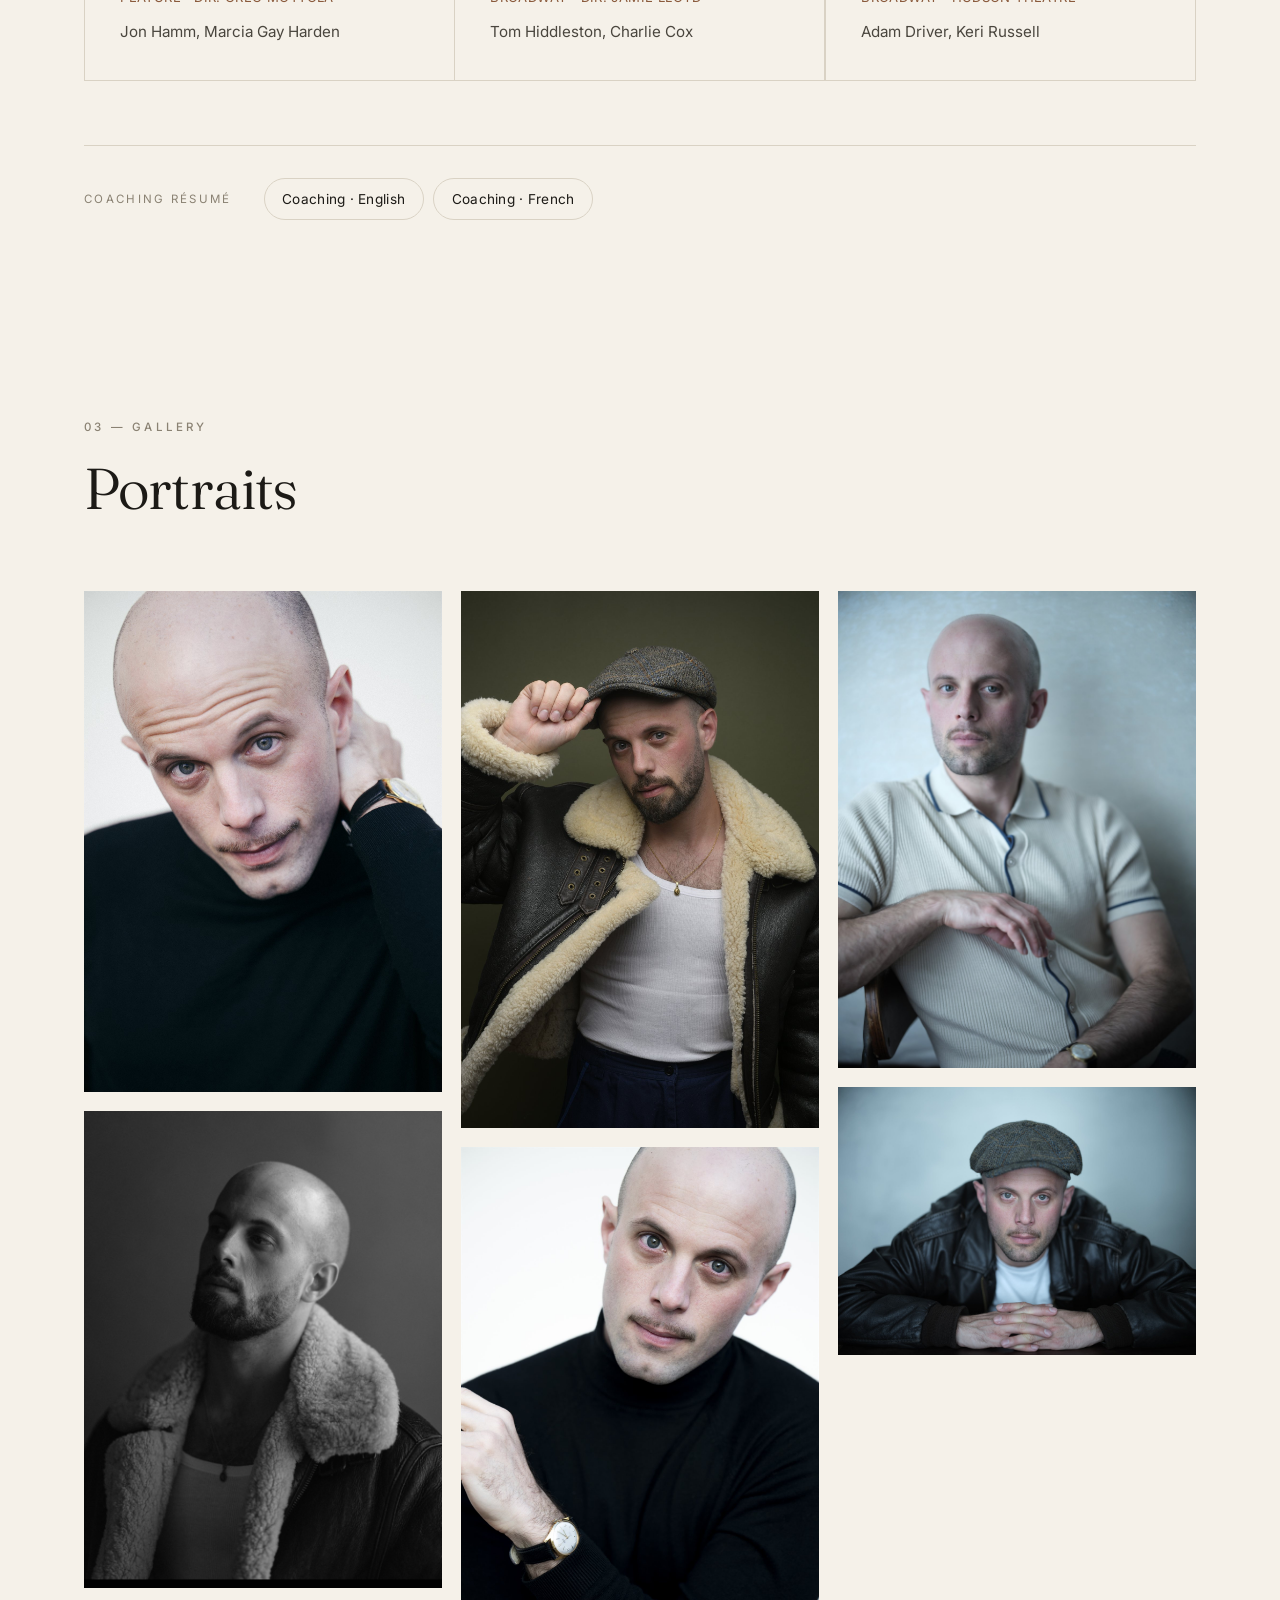
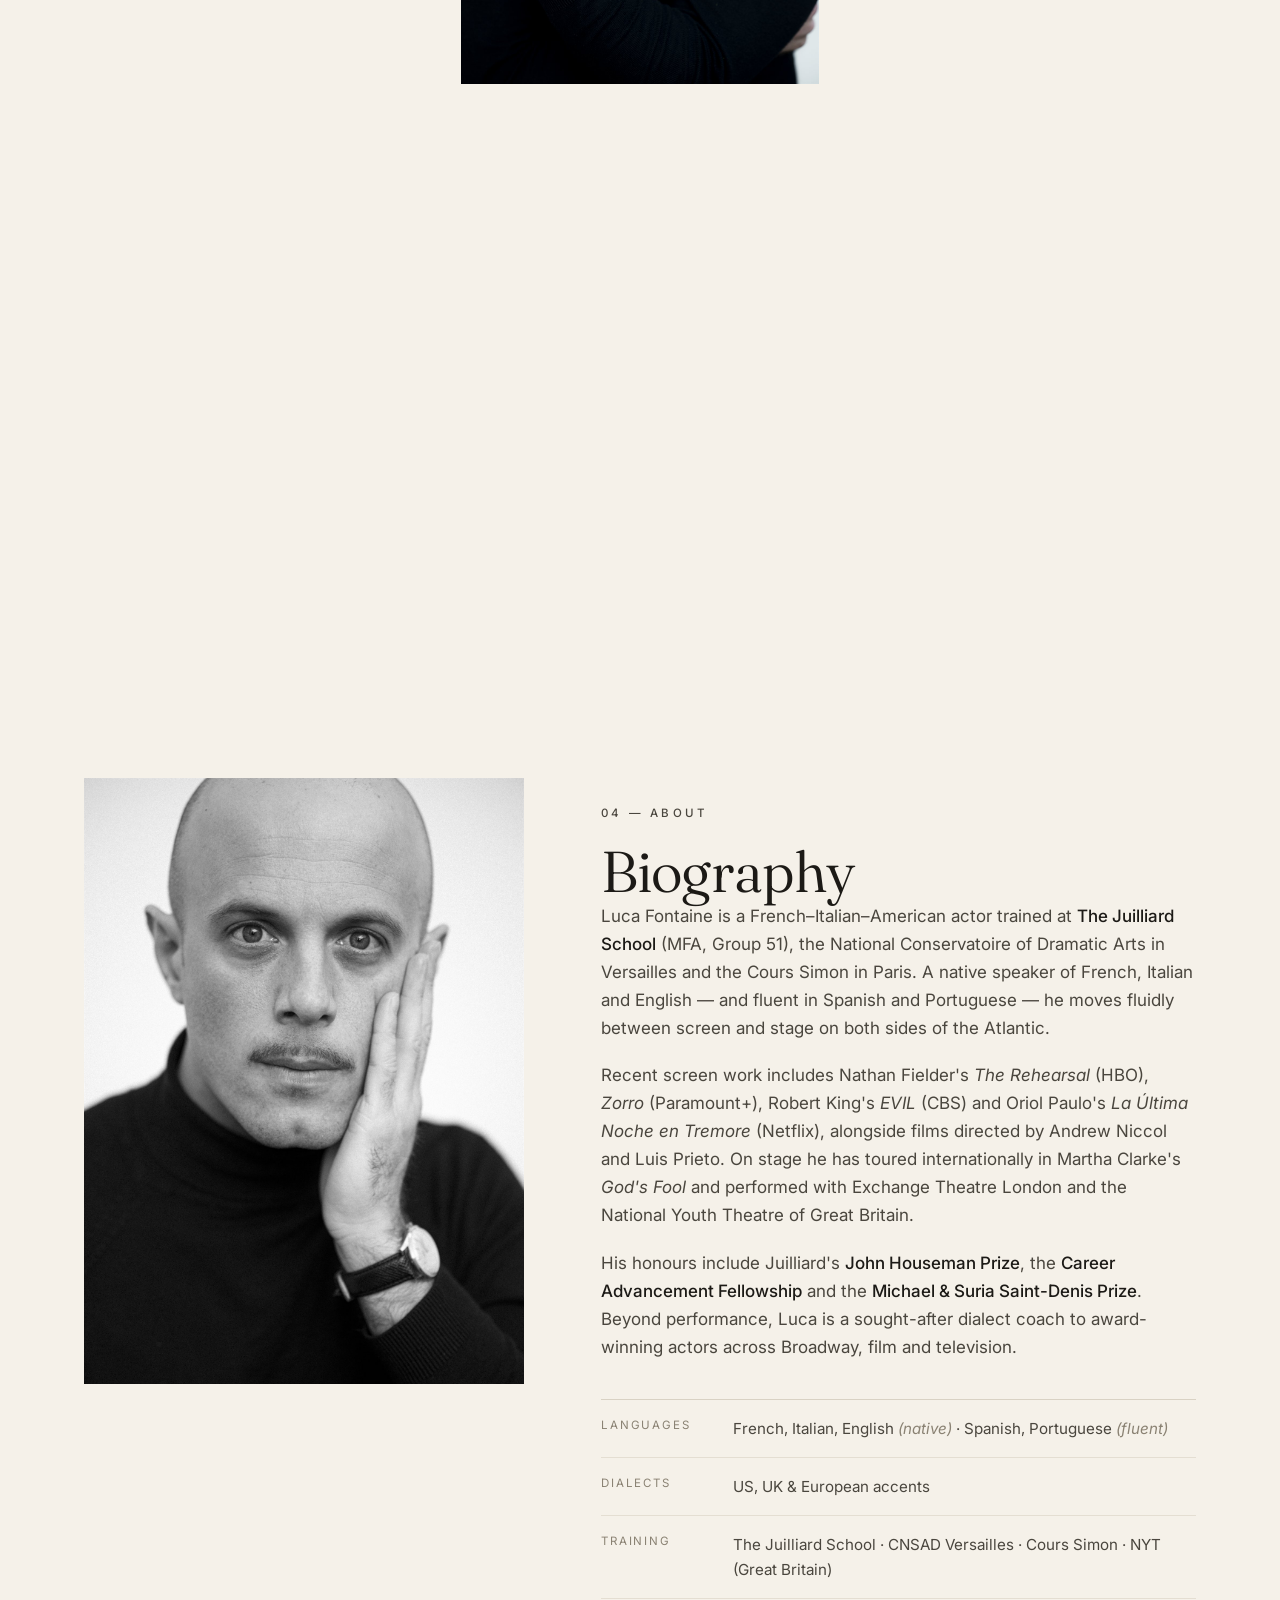
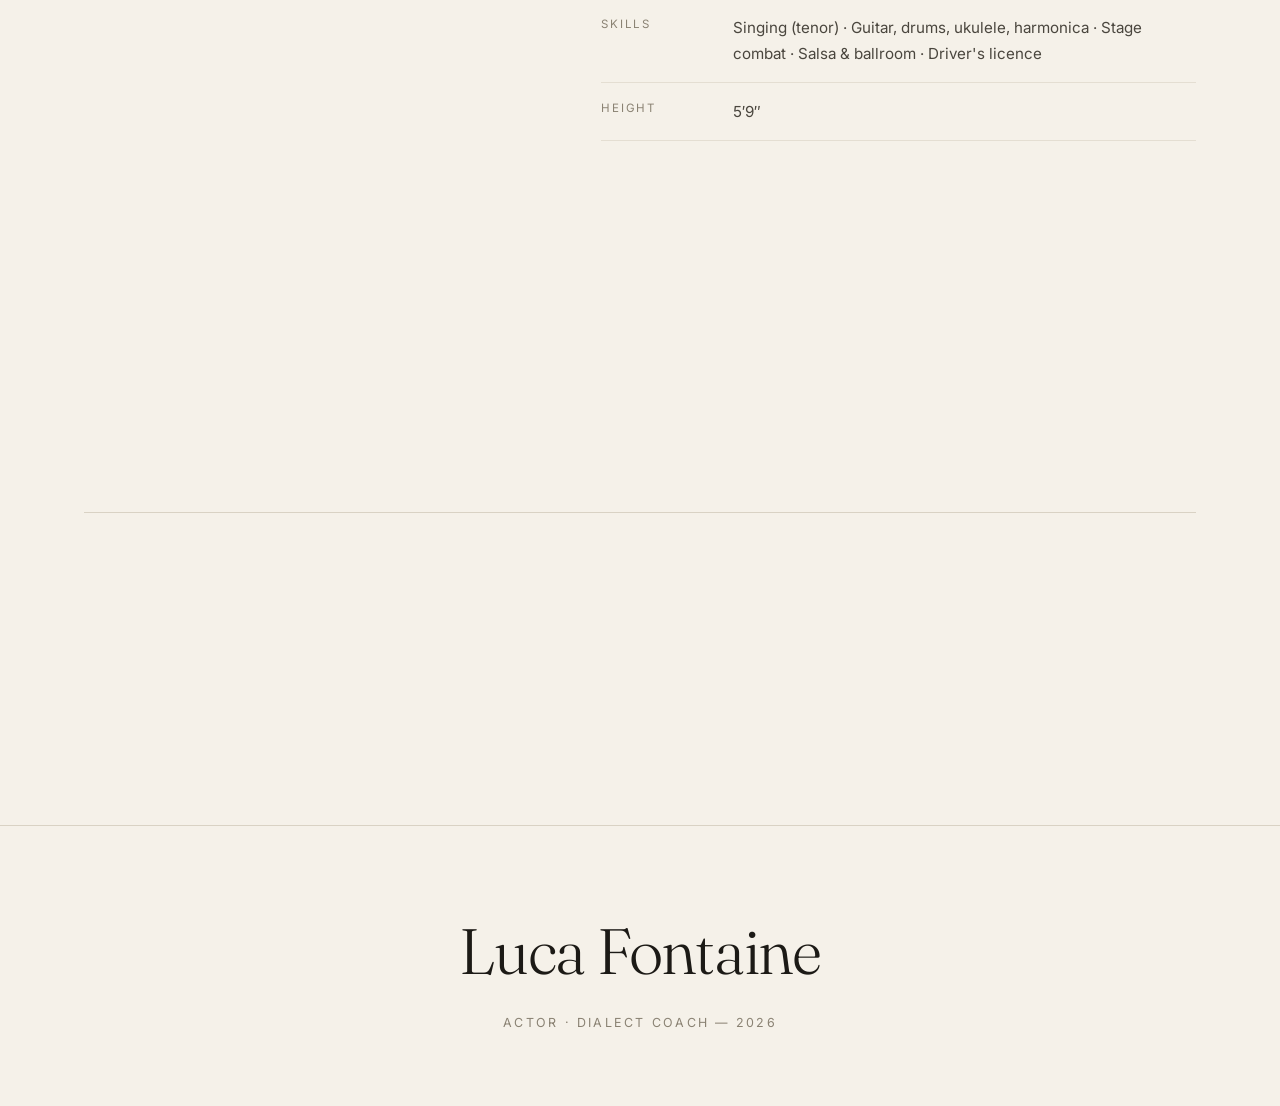
==== commit d01e10e0: "Change 'Selected Work' to 'Work' across all languages" ====
--- a/index.html
+++ b/index.html
@@ -56,7 +56,7 @@
       <h1 class="hero__name">Luca<br />Fontaine</h1>
       <p class="hero__tag" data-i18n="hero.tag">French · Italian · American — moving between screen and stage on both sides of the Atlantic.</p>
       <div class="hero__cta">
-        <a href="#work" class="btn" data-i18n="hero.cta1">Selected Work</a>
+        <a href="#work" class="btn" data-i18n="hero.cta1">Work</a>
         <a href="#contact" class="btn btn--ghost" data-i18n="hero.cta2">Get in touch</a>
       </div>
     </div>
@@ -86,7 +86,7 @@
   <!-- ===== Work / Credits ===== -->
   <section class="section" id="work">
     <div class="section__head reveal">
-      <p class="eyebrow" data-i18n="work.eyebrow">01 — Selected Work</p>
+      <p class="eyebrow" data-i18n="work.eyebrow">01 — Work</p>
       <h2 class="section__title" data-i18n="work.title">Screen &amp; Stage</h2>
     </div>
 
--- a/styles.css
+++ b/styles.css
@@ -104,6 +104,7 @@
 .nav__links {
   display: flex;
   gap: 2.2rem;
+  margin-left: clamp(2rem, 6vw, 4.5rem);
 }
 .nav__links a {
   font-size: 0.82rem;
@@ -319,7 +320,7 @@
 .break img {
   width: 100%; height: 100%;
   object-fit: cover;
-  object-position: center 30%;
+  object-position: center 10%;
   opacity: 0.92;
 }
 .break__quote {
@@ -689,6 +690,7 @@
     position: fixed;
     inset: 0 0 0 auto;
     width: min(76vw, 320px);
+    margin-left: 0;
     flex-direction: column;
     justify-content: center;
     gap: 2rem;
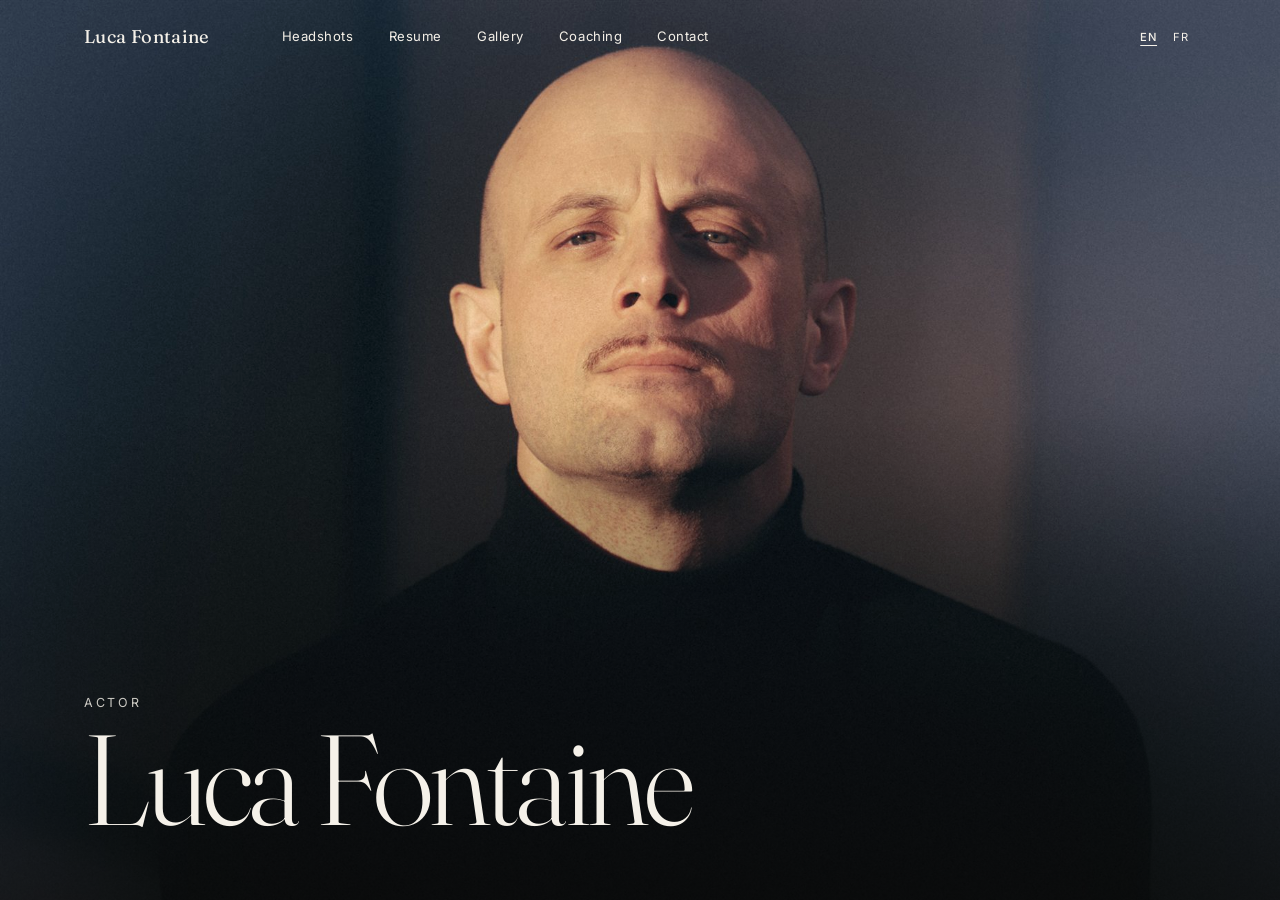
==== commit 54ad3d99: "Build out site: headshots, resume, coaching sales page; EN/FR only - Headshots/Resume/Gallery/Contac" ====
--- a/index.html
+++ b/index.html
@@ -3,7 +3,7 @@
 <head>
 <meta charset="UTF-8" />
 <meta name="viewport" content="width=device-width, initial-scale=1.0" />
-<title>Luca Fontaine — Actor</title>
+<title data-i18n="meta.title">Luca Fontaine — Actor</title>
 <meta name="description" content="Luca Fontaine is a French–Italian–American actor trained at The Juilliard School. Screen and stage credits across the US and Europe, plus dialect coaching for award-winning performers." />
 <meta name="author" content="Luca Fontaine" />
 
@@ -11,7 +11,7 @@
 <meta property="og:type" content="website" />
 <meta property="og:title" content="Luca Fontaine — Actor" />
 <meta property="og:description" content="French–Italian–American actor. Juilliard MFA. Screen, stage & dialect coaching." />
-<meta property="og:image" content="assets/img/headshot-01.jpg" />
+<meta property="og:image" content="assets/img/portrait-hero.jpg" />
 
 <link rel="icon" href="assets/favicon.svg" type="image/svg+xml" />
 
@@ -22,24 +22,22 @@
 
 <link rel="stylesheet" href="styles.css" />
 </head>
-<body>
+<body class="is-home">
 
 <!-- ===== Navigation ===== -->
 <header class="nav" id="nav">
   <div class="nav__inner">
-    <a href="#top" class="nav__brand">Luca&nbsp;Fontaine</a>
+    <a href="index.html" class="nav__brand">Luca&nbsp;Fontaine</a>
     <nav class="nav__links" id="navLinks">
-      <a href="#work" data-i18n="nav.work">Work</a>
-      <a href="#coaching" data-i18n="nav.coaching">Dialect Coaching</a>
-      <a href="#gallery" data-i18n="nav.gallery">Gallery</a>
-      <a href="#about" data-i18n="nav.about">About</a>
-      <a href="#contact" data-i18n="nav.contact">Contact</a>
+      <a href="headshot.html" data-i18n="nav.headshot">Headshots</a>
+      <a href="resume.html" data-i18n="nav.resume">Resume</a>
+      <a href="gallery.html" data-i18n="nav.gallery">Gallery</a>
+      <a href="coaching.html" data-i18n="nav.coaching">Coaching</a>
+      <a href="contact.html" data-i18n="nav.contact">Contact</a>
     </nav>
     <div class="lang" id="lang" role="group" aria-label="Language">
       <button type="button" data-lang="en">EN</button>
-      <button type="button" data-lang="it">IT</button>
       <button type="button" data-lang="fr">FR</button>
-      <button type="button" data-lang="es">ES</button>
     </div>
     <button class="nav__toggle" id="navToggle" aria-label="Toggle menu" aria-expanded="false">
       <span></span><span></span>
@@ -49,281 +47,17 @@
 
 <main id="top">
 
-  <!-- ===== Hero ===== -->
-  <section class="hero">
-    <div class="hero__text reveal">
-      <p class="eyebrow" data-i18n="hero.eyebrow">Actor · Juilliard MFA</p>
-      <h1 class="hero__name">Luca<br />Fontaine</h1>
-      <p class="hero__tag" data-i18n="hero.tag">French · Italian · American — moving between screen and stage on both sides of the Atlantic.</p>
-      <div class="hero__cta">
-        <a href="#work" class="btn" data-i18n="hero.cta1">Work</a>
-        <a href="#contact" class="btn btn--ghost" data-i18n="hero.cta2">Get in touch</a>
-      </div>
-    </div>
-    <div class="hero__media reveal">
-      <img src="assets/img/headshot-01.jpg" width="1597" height="2000" alt="Portrait of Luca Fontaine" />
-    </div>
-  </section>
-
-  <!-- ===== Marquee strip ===== -->
-  <div class="marquee" aria-hidden="true">
-    <div class="marquee__track">
-      <span>The Rehearsal — HBO</span><span>·</span>
-      <span>Zorro — Paramount+</span><span>·</span>
-      <span>EVIL — CBS</span><span>·</span>
-      <span>La Última Noche en Tremore — Netflix</span><span>·</span>
-      <span>dir. Andrew Niccol</span><span>·</span>
-      <span>Martha Clarke — International Tour</span><span>·</span>
-      <span>The Rehearsal — HBO</span><span>·</span>
-      <span>Zorro — Paramount+</span><span>·</span>
-      <span>EVIL — CBS</span><span>·</span>
-      <span>La Última Noche en Tremore — Netflix</span><span>·</span>
-      <span>dir. Andrew Niccol</span><span>·</span>
-      <span>Martha Clarke — International Tour</span><span>·</span>
-    </div>
-  </div>
-
-  <!-- ===== Work / Credits ===== -->
-  <section class="section" id="work">
-    <div class="section__head reveal">
-      <p class="eyebrow" data-i18n="work.eyebrow">01 — Work</p>
-      <h2 class="section__title" data-i18n="work.title">Screen &amp; Stage</h2>
-    </div>
-
-    <div class="credits">
-      <div class="credits__group reveal">
-        <h3 class="credits__cat" data-i18n="cat.film">Film</h3>
-        <ul class="credits__list">
-          <li><span class="c-title">Lords of War</span><span class="c-role" data-i18n="role.supporting">Supporting</span><span class="c-dir">dir. Andrew Niccol</span></li>
-          <li><span class="c-title">Last Resort</span><span class="c-role" data-i18n="role.supporting">Supporting</span><span class="c-dir">dir. Luis Prieto</span></li>
-          <li><span class="c-title">La «,» de Trop</span><span class="c-role" data-i18n="role.lead">Lead</span><span class="c-dir">dir. Luca Fontaine</span></li>
-          <li><span class="c-title">Strelitzia</span><span class="c-role" data-i18n="role.supporting">Supporting</span><span class="c-dir">dir. Nicolas Dozol</span></li>
-          <li><span class="c-title">Blue or Green</span><span class="c-role" data-i18n="role.writerlead">Writer · Lead</span><span class="c-dir">dir. Mathery</span></li>
-          <li><span class="c-title">The Extenders</span><span class="c-role" data-i18n="role.supportinglead">Supporting Lead</span><span class="c-dir">dir. Derrick Sanders</span></li>
-          <li><span class="c-title">The Big Special</span><span class="c-role" data-i18n="role.lead">Lead</span><span class="c-dir">dir. Sam Dinerstein</span></li>
-          <li><span class="c-title">The Puppeteer</span><span class="c-role" data-i18n="role.lead">Lead</span><span class="c-dir">dir. Vikneshwaran Silva</span></li>
-        </ul>
-      </div>
-
-      <div class="credits__group reveal">
-        <h3 class="credits__cat" data-i18n="cat.tv">Television</h3>
-        <ul class="credits__list">
-          <li><span class="c-title">The Rehearsal <em data-i18n="season2">(Season 2)</em></span><span class="c-role">Co-Star</span><span class="c-dir">Nathan Fielder · HBO</span></li>
-          <li><span class="c-title">Zorro</span><span class="c-role">Guest Star</span><span class="c-dir">Emilie Noblet · Paramount+</span></li>
-          <li><span class="c-title">La Última Noche en Tremore</span><span class="c-role">Guest Star</span><span class="c-dir">Oriol Paulo · Netflix</span></li>
-          <li><span class="c-title">EVIL <em data-i18n="season4">(Season 4)</em></span><span class="c-role">Co-Star</span><span class="c-dir">Robert King · CBS</span></li>
-        </ul>
-      </div>
-
-      <div class="credits__group reveal">
-        <h3 class="credits__cat" data-i18n="cat.theatre">Theatre</h3>
-        <ul class="credits__list">
-          <li><span class="c-title">Beauty Freak</span><span class="c-role">Max</span><span class="c-dir">Danilo Gambini · Cell Theatre</span></li>
-          <li><span class="c-title">God's Fool</span><span class="c-role">Thomas</span><span class="c-dir">Martha Clarke · International Tour</span></li>
-          <li><span class="c-title">Sweet Greens</span><span class="c-role">Jonathan</span><span class="c-dir">Carson Kelley · Teatro LATEA</span></li>
-          <li><span class="c-title">God's Fool</span><span class="c-role">Thomas</span><span class="c-dir">Martha Clarke · La MaMa ETC</span></li>
-          <li><span class="c-title">Imploding the Fantastic Dream</span><span class="c-role">The Conductor</span><span class="c-dir">Christian Bloquert · National Sawdust</span></li>
-          <li><span class="c-title">Le / The Misanthrope</span><span class="c-role">Acaste</span><span class="c-dir">David Furlong · Exchange Theatre, London</span></li>
-          <li><span class="c-title">The Brecht Play</span><span class="c-role">The Candidate</span><span class="c-dir">Owen Horsley · NYT, London</span></li>
-        </ul>
-      </div>
-    </div>
-
-    <div class="resumes reveal">
-      <p class="resumes__label" data-i18n="resumes.label">Download résumé</p>
-      <div class="resumes__links">
-        <a href="assets/cv/Luca-Fontaine-Acting-Resume-EN.pdf" target="_blank" rel="noopener" data-i18n="link.actEN">Acting · English</a>
-        <a href="assets/cv/Luca-Fontaine-Acting-CV-FR.pdf" target="_blank" rel="noopener" data-i18n="link.actFR">Acting · French</a>
-        <a href="assets/cv/Luca-Fontaine-Acting-CV-IT.pdf" target="_blank" rel="noopener" data-i18n="link.actIT">Acting · Italian</a>
-      </div>
-    </div>
-  </section>
-
-  <!-- ===== Featured film: Blue or Green ===== -->
-  <section class="section featured" id="film">
-    <div class="featured__text reveal">
-      <p class="eyebrow" data-i18n="filmfeat.eyebrow">Featured</p>
-      <h2 class="section__title">Blue or Green</h2>
-      <p class="featured__role" data-i18n="filmfeat.role">Writer &amp; Lead</p>
-      <p class="featured__desc" data-i18n="filmfeat.desc">A short film written by and starring Luca Fontaine, directed by Mathery.</p>
-      <a class="btn" href="https://www.youtube.com/watch?v=T8Qv0-MVrf4" target="_blank" rel="noopener" data-i18n="filmfeat.watch">Watch on YouTube</a>
-    </div>
-    <div class="featured__video reveal">
-      <div class="video">
-        <button class="video__facade" id="ytFacade" type="button" aria-label="Play Blue or Green"
-                data-embed="https://www.youtube-nocookie.com/embed/T8Qv0-MVrf4?autoplay=1&rel=0"
-                data-watch="https://www.youtube.com/watch?v=T8Qv0-MVrf4">
-          <img src="assets/img/blue-or-green-poster.jpg" alt="Blue or Green — film poster" loading="lazy" />
-          <span class="video__play" aria-hidden="true"></span>
-        </button>
-      </div>
-    </div>
-  </section>
-
-  <!-- ===== Full-bleed portrait break ===== -->
-  <section class="break reveal">
-    <img src="assets/img/portrait-hero.jpg" width="1855" height="2400" alt="Luca Fontaine portrait" loading="lazy" />
-    <blockquote class="break__quote" data-i18n="break.quote">“A native of three languages — at home in the silence between them.”</blockquote>
-  </section>
-
-  <!-- ===== Dialect Coaching ===== -->
-  <section class="section coaching" id="coaching">
-    <div class="section__head reveal">
-      <p class="eyebrow" data-i18n="coaching.eyebrow">02 — Also</p>
-      <h2 class="section__title" data-i18n="coaching.title">Dialect Coaching</h2>
-      <p class="section__lede" data-i18n="coaching.lede">Accent precision and cross-cultural performance for award-winning actors across Broadway, film and television.</p>
-    </div>
-
-    <div class="names reveal" aria-label="Selected talent coached">
-      <span>Mahershala Ali</span><span>Glenn Close</span><span>Adam Driver</span>
-      <span>Rose Byrne</span><span>Tom Hiddleston</span><span>Jon Hamm</span>
-      <span>Patricia Arquette</span><span>Adam Scott</span><span>Awkwafina</span>
-      <span>Phillipa Soo</span><span>Renée Fleming</span><span>Logan Lerman</span>
-      <span>Kelli O'Hara</span><span>Naomie Harris</span><span>Joey King</span>
-    </div>
-
-    <div class="coach-grid">
-      <article class="coach reveal">
-        <h3>Severance <span data-i18n="season2">(Season 2)</span></h3>
-        <p class="coach__meta" data-i18n="coach.severance.meta">Apple TV+ · dir. Ben Stiller</p>
-        <p class="coach__cast">Adam Scott, Patricia Arquette, John Turturro</p>
-      </article>
-      <article class="coach reveal">
-        <h3>Swan Song</h3>
-        <p class="coach__meta" data-i18n="coach.swansong.meta">Apple TV+ · dir. Benjamin Cleary</p>
-        <p class="coach__cast">Mahershala Ali, Glenn Close, Naomie Harris, Awkwafina</p>
-      </article>
-      <article class="coach reveal">
-        <h3>Camelot</h3>
-        <p class="coach__meta" data-i18n="coach.camelot.meta">Lincoln Center Theater · book by Aaron Sorkin</p>
-        <p class="coach__cast">Andrew Burnap, Phillipa Soo</p>
-      </article>
-      <article class="coach reveal">
-        <h3>Life of Pi</h3>
-        <p class="coach__meta" data-i18n="coach.lifeofpi.meta">Broadway / U.S. National Tour</p>
-        <p class="coach__cast">Hiran Abeysekera <em data-i18n="coach.lifeofpi.cast">(Olivier Award winner)</em></p>
-      </article>
-      <article class="coach reveal">
-        <h3>Fallen Angels</h3>
-        <p class="coach__meta" data-i18n="coach.fallenangels.meta">Broadway · Roundabout Theatre Company</p>
-        <p class="coach__cast">Rose Byrne, Kelli O'Hara, Mark Consuelos</p>
-      </article>
-      <article class="coach reveal">
-        <h3>We Were the Lucky Ones</h3>
-        <p class="coach__meta" data-i18n="coach.luckyones.meta">Hulu · 20th Television</p>
-        <p class="coach__cast">Logan Lerman, Joey King</p>
-      </article>
-      <article class="coach reveal">
-        <h3>Confess, Fletch</h3>
-        <p class="coach__meta" data-i18n="coach.fletch.meta">Feature · dir. Greg Mottola</p>
-        <p class="coach__cast">Jon Hamm, Marcia Gay Harden</p>
-      </article>
-      <article class="coach reveal">
-        <h3>Betrayal</h3>
-        <p class="coach__meta" data-i18n="coach.betrayal.meta">Broadway · dir. Jamie Lloyd</p>
-        <p class="coach__cast">Tom Hiddleston, Charlie Cox</p>
-      </article>
-      <article class="coach reveal">
-        <h3>Burn This</h3>
-        <p class="coach__meta" data-i18n="coach.burnthis.meta">Broadway · Hudson Theatre</p>
-        <p class="coach__cast">Adam Driver, Keri Russell</p>
-      </article>
-    </div>
-
-    <div class="resumes reveal">
-      <p class="resumes__label" data-i18n="resumes.coachLabel">Coaching résumé</p>
-      <div class="resumes__links">
-        <a href="assets/cv/Luca-Fontaine-Dialect-Coaching-EN.pdf" target="_blank" rel="noopener" data-i18n="link.coachEN">Coaching · English</a>
-        <a href="assets/cv/Luca-Fontaine-Dialect-Coaching-FR.pdf" target="_blank" rel="noopener" data-i18n="link.coachFR">Coaching · French</a>
-      </div>
-    </div>
-  </section>
-
-  <!-- ===== Gallery ===== -->
-  <section class="section" id="gallery">
-    <div class="section__head reveal">
-      <p class="eyebrow" data-i18n="gallery.eyebrow">03 — Gallery</p>
-      <h2 class="section__title" data-i18n="gallery.title">Portraits</h2>
-    </div>
-
-    <div class="grid" id="grid">
-      <figure class="grid__item reveal"><img src="assets/img/headshot-02.jpg" alt="Luca Fontaine headshot" loading="lazy" /></figure>
-      <figure class="grid__item reveal"><img src="assets/img/character-bw-01.jpg" alt="Luca Fontaine, black and white portrait" loading="lazy" /></figure>
-      <figure class="grid__item reveal"><img src="assets/img/headshot-bw-01.jpg" alt="Luca Fontaine, black and white headshot" loading="lazy" /></figure>
-      <figure class="grid__item reveal"><img src="assets/img/character-03.jpg" alt="Luca Fontaine in shearling jacket" loading="lazy" /></figure>
-      <figure class="grid__item reveal"><img src="assets/img/headshot-03.jpg" alt="Luca Fontaine headshot" loading="lazy" /></figure>
-      <figure class="grid__item reveal"><img src="assets/img/character-bw-02.jpg" alt="Luca Fontaine, black and white character portrait" loading="lazy" /></figure>
-      <figure class="grid__item reveal"><img src="assets/img/character-04.jpg" alt="Luca Fontaine seated portrait" loading="lazy" /></figure>
-      <figure class="grid__item reveal"><img src="assets/img/character-01.jpg" alt="Luca Fontaine in leather jacket and flat cap" loading="lazy" /></figure>
-      <figure class="grid__item reveal"><img src="assets/img/character-05.jpg" alt="Luca Fontaine portrait" loading="lazy" /></figure>
-    </div>
-  </section>
-
-  <!-- ===== About ===== -->
-  <section class="section about" id="about">
-    <div class="about__media reveal">
-      <img src="assets/img/headshot-bw-01.jpg" width="1452" height="2000" alt="Luca Fontaine" loading="lazy" />
-    </div>
-    <div class="about__text reveal">
-      <p class="eyebrow" data-i18n="about.eyebrow">04 — About</p>
-      <h2 class="section__title" data-i18n="about.title">Biography</h2>
-      <p data-i18n-html="about.p1">Luca Fontaine is a French–Italian–American actor trained at <strong>The Juilliard School</strong> (MFA, Group 51), the National Conservatoire of Dramatic Arts in Versailles and the Cours Simon in Paris. A native speaker of French, Italian and English — and fluent in Spanish and Portuguese — he moves fluidly between screen and stage on both sides of the Atlantic.</p>
-      <p data-i18n-html="about.p2">Recent screen work includes Nathan Fielder's <em>The Rehearsal</em> (HBO), <em>Zorro</em> (Paramount+), Robert King's <em>EVIL</em> (CBS) and Oriol Paulo's <em>La Última Noche en Tremore</em> (Netflix), alongside films directed by Andrew Niccol and Luis Prieto. On stage he has toured internationally in Martha Clarke's <em>God's Fool</em> and performed with Exchange Theatre London and the National Youth Theatre of Great Britain.</p>
-      <p data-i18n-html="about.p3">His honours include Juilliard's <strong>John Houseman Prize</strong>, the <strong>Career Advancement Fellowship</strong> and the <strong>Michael &amp; Suria Saint-Denis Prize</strong>. Beyond performance, Luca is a sought-after dialect coach to award-winning actors across Broadway, film and television.</p>
-
-      <dl class="facts">
-        <div><dt data-i18n="facts.languages">Languages</dt><dd data-i18n-html="facts.languages.val">French, Italian, English <em>(native)</em> · Spanish, Portuguese <em>(fluent)</em></dd></div>
-        <div><dt data-i18n="facts.dialects">Dialects</dt><dd data-i18n="facts.dialects.val">US, UK &amp; European accents</dd></div>
-        <div><dt data-i18n="facts.training">Training</dt><dd data-i18n="facts.training.val">The Juilliard School · CNSAD Versailles · Cours Simon · NYT (Great Britain)</dd></div>
-        <div><dt data-i18n="facts.skills">Skills</dt><dd data-i18n="facts.skills.val">Singing (tenor) · Guitar, drums, ukulele, harmonica · Stage combat · Salsa &amp; ballroom · Driver's licence</dd></div>
-        <div><dt data-i18n="facts.height">Height</dt><dd>5′9″</dd></div>
-      </dl>
-    </div>
-  </section>
-
-  <!-- ===== Contact ===== -->
-  <section class="section contact" id="contact">
-    <div class="section__head reveal">
-      <p class="eyebrow" data-i18n="contact.eyebrow">05 — Contact</p>
-      <h2 class="section__title" data-i18n="contact.title">Representation &amp; Enquiries</h2>
-    </div>
-
-    <div class="contact__cols">
-      <div class="contact__col reveal">
-        <h3><span data-i18n="contact.mgmt">Management</span> <span>(USA)</span></h3>
-        <p class="contact__name">Brad Gelfond</p>
-        <p class="contact__sub">Strike Up the Brand</p>
-        <p><a href="mailto:bradgelfond@strike-up-the-brand.com">bradgelfond@strike-up-the-brand.com</a></p>
-      </div>
-
-      <div class="contact__col reveal">
-        <h3 data-i18n="contact.direct">Direct</h3>
-        <p><a href="mailto:luca7.fontaine@gmail.com">luca7.fontaine@gmail.com</a></p>
-      </div>
-
-      <div class="contact__col reveal">
-        <h3 data-i18n="contact.profiles">Profiles</h3>
-        <p><a href="https://app.spotlight.com/8613-1271-8160" target="_blank" rel="noopener">Spotlight ↗</a></p>
-        <p><a href="https://pro.imdb.com/name/nm8026686/" target="_blank" rel="noopener">IMDb Pro ↗</a></p>
-      </div>
+  <!-- ===== Full-screen home ===== -->
+  <section class="home">
+    <img class="home__img" src="assets/img/portrait-hero.jpg" alt="Luca Fontaine" />
+    <div class="home__overlay">
+      <p class="home__role" data-i18n="home.role">Actor</p>
+      <h1 class="home__name">Luca Fontaine</h1>
     </div>
   </section>
 
 </main>
 
-<footer class="footer">
-  <p class="footer__name">Luca Fontaine</p>
-  <p class="footer__meta"><span data-i18n="footer.meta">Actor · Dialect Coach</span> — <span id="year"></span></p>
-</footer>
-
-<!-- ===== Lightbox ===== -->
-<div class="lightbox" id="lightbox" aria-hidden="true">
-  <button class="lightbox__close" id="lbClose" aria-label="Close">×</button>
-  <button class="lightbox__nav lightbox__nav--prev" id="lbPrev" aria-label="Previous">‹</button>
-  <img class="lightbox__img" id="lbImg" src="" alt="" />
-  <button class="lightbox__nav lightbox__nav--next" id="lbNext" aria-label="Next">›</button>
-</div>
-
 <script src="i18n.js"></script>
 <script src="script.js"></script>
 </body>
--- a/styles.css
+++ b/styles.css
@@ -124,6 +124,8 @@
 }
 .nav__links a:hover { color: var(--ink); }
 .nav__links a:hover::after { width: 100%; }
+.nav__links a.is-active { color: var(--ink); }
+.nav__links a.is-active::after { width: 100%; background: var(--accent); }
 
 .nav__toggle {
   display: none;
@@ -242,6 +244,8 @@
   margin: 0 auto;
   padding: clamp(4.5rem, 11vh, 8rem) var(--gut);
 }
+/* First section on a sub-page: extra top padding to clear the fixed nav */
+.section--top { padding-top: clamp(7rem, 16vh, 10rem); }
 .section__head { margin-bottom: clamp(2.5rem, 6vw, 4.5rem); }
 
 /* ============================================================
@@ -249,10 +253,9 @@
    ============================================================ */
 .credits {
   display: grid;
-  grid-template-columns: repeat(2, 1fr);
+  grid-template-columns: 1fr;
   gap: clamp(2.5rem, 5vw, 4.5rem) clamp(3rem, 7vw, 6rem);
 }
-.credits__group:first-child { grid-column: 1 / -1; }
 .credits__cat {
   font-family: var(--sans);
   font-size: 0.72rem;
@@ -273,8 +276,8 @@
   padding: 0.85rem 0;
   border-bottom: 1px solid color-mix(in srgb, var(--line) 60%, transparent);
 }
-.credits__group:first-child .credits__list { columns: 2; column-gap: 6rem; }
-.credits__group:first-child .credits__list li { break-inside: avoid; }
+.credits__list { columns: 2; column-gap: 6rem; }
+.credits__list li { break-inside: avoid; }
 .c-title { font-family: var(--serif); font-size: 1.18rem; font-weight: 400; }
 .c-title em { font-style: italic; color: var(--muted); font-size: 0.92em; }
 .c-role { color: var(--ink-soft); font-size: 0.9rem; }
@@ -290,6 +293,14 @@
   align-items: center;
   gap: 1rem 2rem;
 }
+.resumes--top {
+  margin-top: clamp(1.5rem, 3vw, 2.2rem);
+  margin-bottom: clamp(2.5rem, 6vw, 4rem);
+  padding-top: 0;
+  padding-bottom: 0;
+  border-top: none;
+  border-bottom: none;
+}
 .resumes__label {
   font-size: 0.72rem;
   letter-spacing: 0.2em;
@@ -361,6 +372,80 @@
   margin-left: 0.55rem;
   color: var(--accent);
 }
+.services { margin-bottom: clamp(3rem, 6vw, 4.5rem); max-width: 70ch; }
+.services__label {
+  font-size: 0.72rem;
+  letter-spacing: 0.2em;
+  text-transform: uppercase;
+  color: var(--accent);
+  margin: 0 0 1.2rem;
+}
+.services__list {
+  list-style: none;
+  margin: 0;
+  padding: 0;
+  display: grid;
+  grid-template-columns: repeat(2, 1fr);
+  gap: 0.55rem 2rem;
+}
+.services__list li {
+  font-family: var(--serif);
+  font-size: clamp(1rem, 1.6vw, 1.18rem);
+  color: var(--ink-soft);
+  padding-left: 1.1rem;
+  position: relative;
+}
+.services__list li::before {
+  content: "·";
+  position: absolute;
+  left: 0;
+  color: var(--accent);
+}
+.services__list .services__wide { grid-column: 1 / -1; }
+
+.method { margin-bottom: clamp(3rem, 6vw, 4.5rem); max-width: 70ch; }
+.method__label {
+  font-size: 0.72rem;
+  letter-spacing: 0.2em;
+  text-transform: uppercase;
+  color: var(--accent);
+  margin: 0 0 1.2rem;
+}
+.method__intro {
+  font-family: var(--serif);
+  font-size: clamp(1.15rem, 2.4vw, 1.5rem);
+  color: var(--ink);
+  margin: 0 0 1.4rem;
+}
+.method__list { list-style: none; margin: 0; padding: 0; display: grid; gap: 0.7rem; }
+.method__list li {
+  font-family: var(--serif);
+  font-size: clamp(1.05rem, 1.8vw, 1.25rem);
+  color: var(--ink-soft);
+  padding-left: 1.6rem;
+  position: relative;
+}
+.method__list li::before {
+  content: "—";
+  position: absolute;
+  left: 0;
+  color: var(--accent);
+}
+.method__list li span { color: var(--muted); font-size: 0.86em; }
+
+.cta {
+  text-align: center;
+  margin-top: clamp(3rem, 7vw, 5rem);
+  padding-top: clamp(3rem, 7vw, 5rem);
+  border-top: 1px solid var(--line);
+}
+.cta__title {
+  font-family: var(--serif);
+  font-weight: 400;
+  font-size: clamp(1.6rem, 3.5vw, 2.4rem);
+  margin: 0 0 1.6rem;
+}
+
 .coach-grid {
   display: grid;
   grid-template-columns: repeat(3, 1fr);
@@ -605,6 +690,7 @@
   grid-template-columns: 0.82fr 1.18fr;
   gap: clamp(2rem, 5vw, 4.5rem);
   align-items: center;
+  padding-top: 0;
 }
 .featured__role {
   font-family: var(--sans);
@@ -717,8 +803,7 @@
     text-align: left;
   }
   .hero__media { max-width: 420px; }
-  .credits { grid-template-columns: 1fr; }
-  .credits__group:first-child .credits__list { columns: 1; }
+  .credits__list { columns: 1; }
   .coach-grid { grid-template-columns: 1fr 1fr; }
   .about { grid-template-columns: 1fr; }
   .about__media { max-width: 380px; }
@@ -733,7 +818,136 @@
   .credits__list li { grid-template-columns: 1fr; gap: 0.15rem; padding: 0.9rem 0; }
   .c-dir { text-align: left; }
   .coach-grid { grid-template-columns: 1fr; }
+  .services__list { grid-template-columns: 1fr; }
   .grid { columns: 1; }
   .facts > div { grid-template-columns: 1fr; gap: 0.2rem; }
   .lightbox__nav { font-size: 2.4rem; }
 }
+
+/* ============================================================
+   Home — full-screen portrait, name at the bottom
+   ============================================================ */
+.home {
+  position: relative;
+  height: 100svh;
+  min-height: 540px;
+  width: 100%;
+  overflow: hidden;
+}
+.home__img {
+  position: absolute;
+  inset: 0;
+  width: 100%;
+  height: 100%;
+  object-fit: cover;
+  object-position: center top;   /* anchor to the top so his full head is always visible */
+  filter: grayscale(0.08) contrast(1.02);
+}
+.home::before {            /* top scrim so the nav stays legible — kept short so it doesn't dim his face */
+  content: "";
+  position: absolute;
+  inset: 0 0 auto 0;
+  height: clamp(80px, 15vh, 150px);
+  background: linear-gradient(to bottom, rgba(10,9,7,0.55), transparent);
+  pointer-events: none;
+}
+.home::after {            /* bottom scrim behind the name */
+  content: "";
+  position: absolute;
+  inset: auto 0 0 0;
+  height: 55%;
+  background: linear-gradient(to top, rgba(10,9,7,0.72), transparent);
+  pointer-events: none;
+}
+.home__overlay {
+  position: absolute;
+  left: 0; right: 0; bottom: 0;
+  z-index: 2;
+  max-width: var(--max);
+  margin: 0 auto;
+  padding: 0 var(--gut) clamp(2.4rem, 7vh, 5rem);
+}
+.home__role {
+  font-size: 0.78rem;
+  letter-spacing: 0.22em;
+  text-transform: uppercase;
+  color: rgba(245, 241, 233, 0.82);
+  margin: 0 0 0.5rem;
+}
+.home__name {
+  font-family: var(--serif);
+  font-weight: 300;
+  font-size: clamp(2.8rem, 11vw, 8rem);
+  line-height: 0.9;
+  letter-spacing: -0.03em;
+  color: var(--paper);
+  margin: 0;
+}
+/* Light nav over the home image (until the user scrolls and it sticks) */
+body.is-home .nav:not(.is-stuck) .nav__brand,
+body.is-home .nav:not(.is-stuck) .nav__links a,
+body.is-home .nav:not(.is-stuck) .lang button { color: var(--paper); }
+body.is-home .nav:not(.is-stuck) .lang button { border-color: rgba(245,241,233,0.4); }
+body.is-home .nav:not(.is-stuck) .nav__toggle span { background: var(--paper); }
+
+/* ============================================================
+   Headshots — clean two-up grid (reuses lightbox via #grid)
+   ============================================================ */
+.headshots {
+  display: grid;
+  grid-template-columns: repeat(3, 1fr);
+  gap: clamp(0.8rem, 2vw, 1.4rem);
+}
+.headshots .grid__item { margin: 0; }
+.headshots .grid__item img { aspect-ratio: 4 / 5; object-fit: cover; }
+
+/* ============================================================
+   Gallery captions (production stills)
+   ============================================================ */
+.grid__item figcaption,
+.grid__cap {
+  font-size: 0.78rem;
+  letter-spacing: 0.02em;
+  color: var(--muted);
+  padding: 0.55rem 0.1rem 0.2rem;
+  cursor: default;
+}
+.grid__cap strong { color: var(--ink-soft); font-weight: 500; }
+
+/* ============================================================
+   Coaching video
+   ============================================================ */
+.coach-video { margin: clamp(2.8rem, 6vw, 4.5rem) auto 0; max-width: 600px; }
+.coach-video video {
+  width: 100%;
+  height: auto;
+  display: block;
+  background: #000;
+  border: 1px solid var(--line);
+}
+.coach-video figcaption {
+  font-size: 0.85rem;
+  color: var(--ink-soft);
+  margin-top: 0.9rem;
+}
+
+/* ============================================================
+   Approach
+   ============================================================ */
+.approach__body { max-width: 60ch; }
+.approach__body p { color: var(--ink-soft); margin: 0 0 1.3rem; }
+.placeholder {
+  border: 1px dashed var(--line);
+  background: var(--paper-2);
+  color: var(--muted);
+  font-style: italic;
+  padding: clamp(1.6rem, 4vw, 2.6rem);
+  margin-top: 1.5rem;
+}
+
+@media (max-width: 900px) {
+  .headshots { grid-template-columns: repeat(2, 1fr); }
+}
+@media (max-width: 620px) {
+  .headshots { grid-template-columns: 1fr; }
+}
